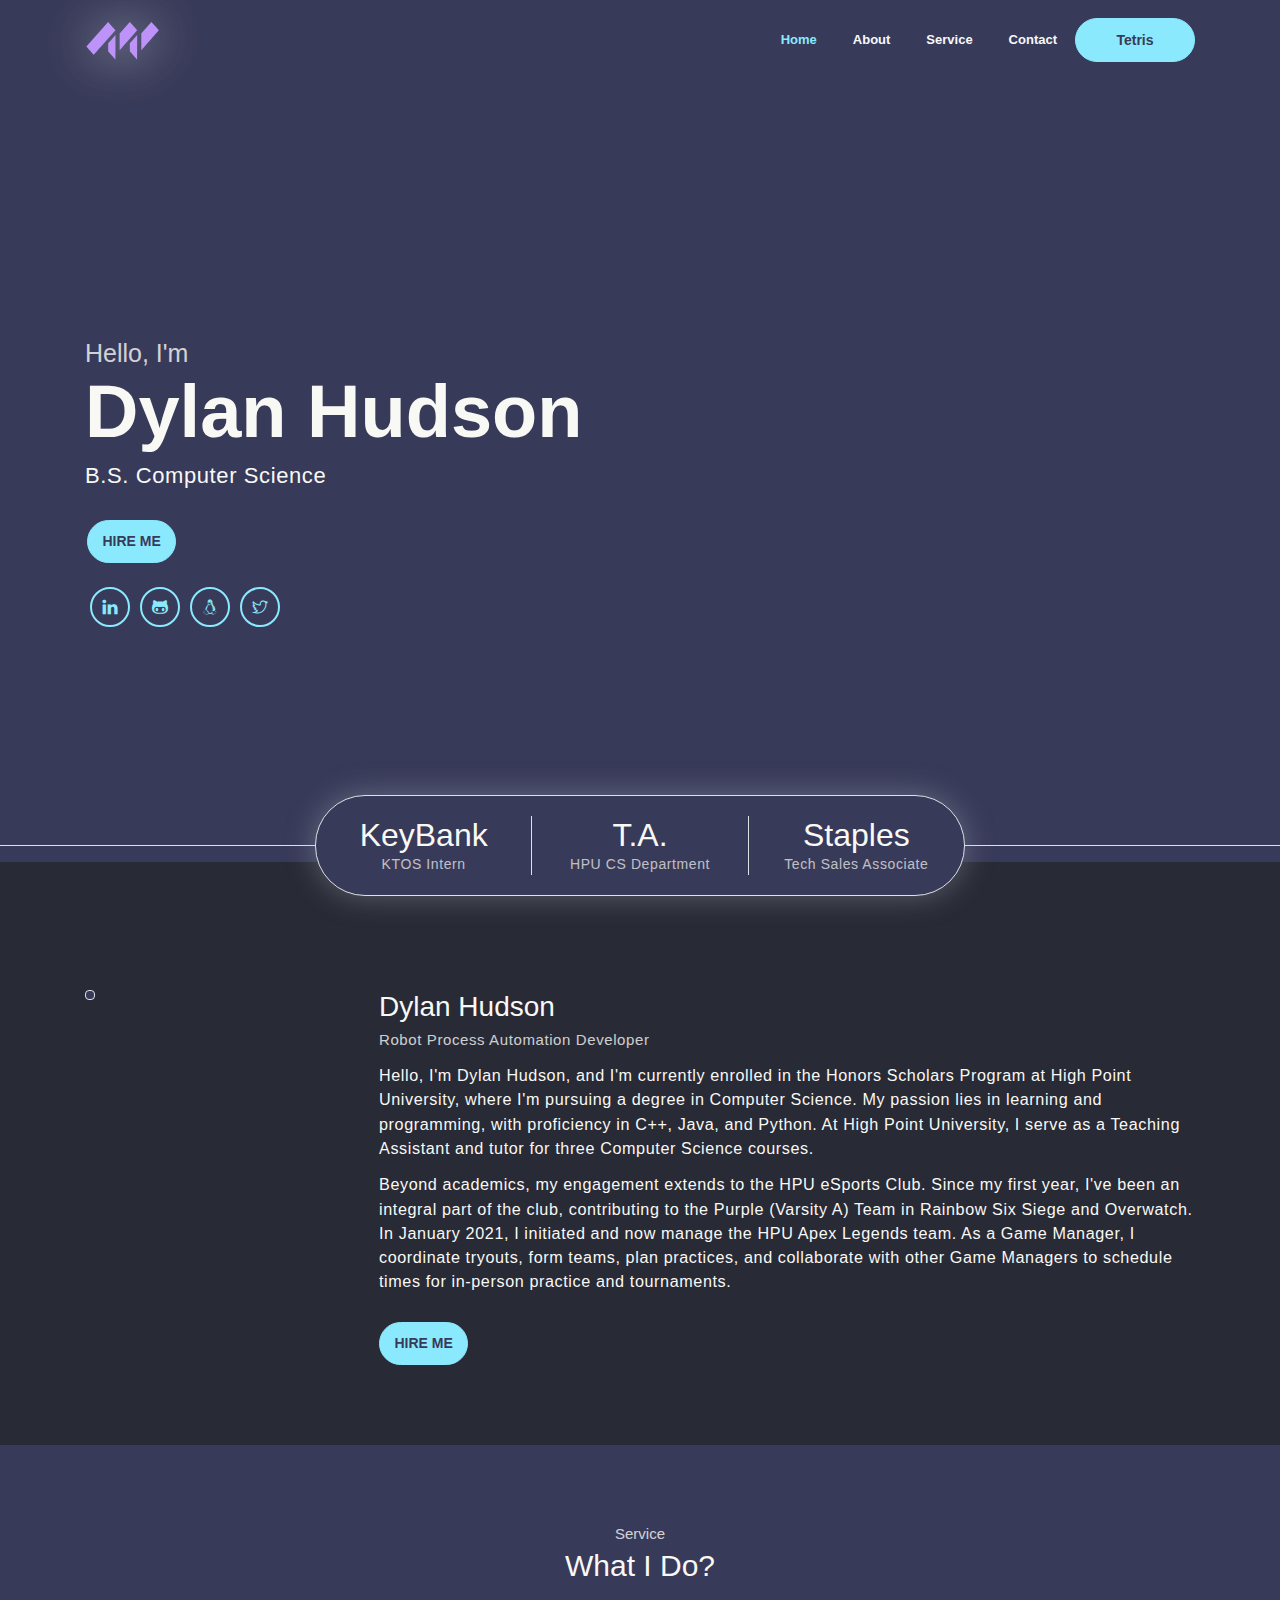
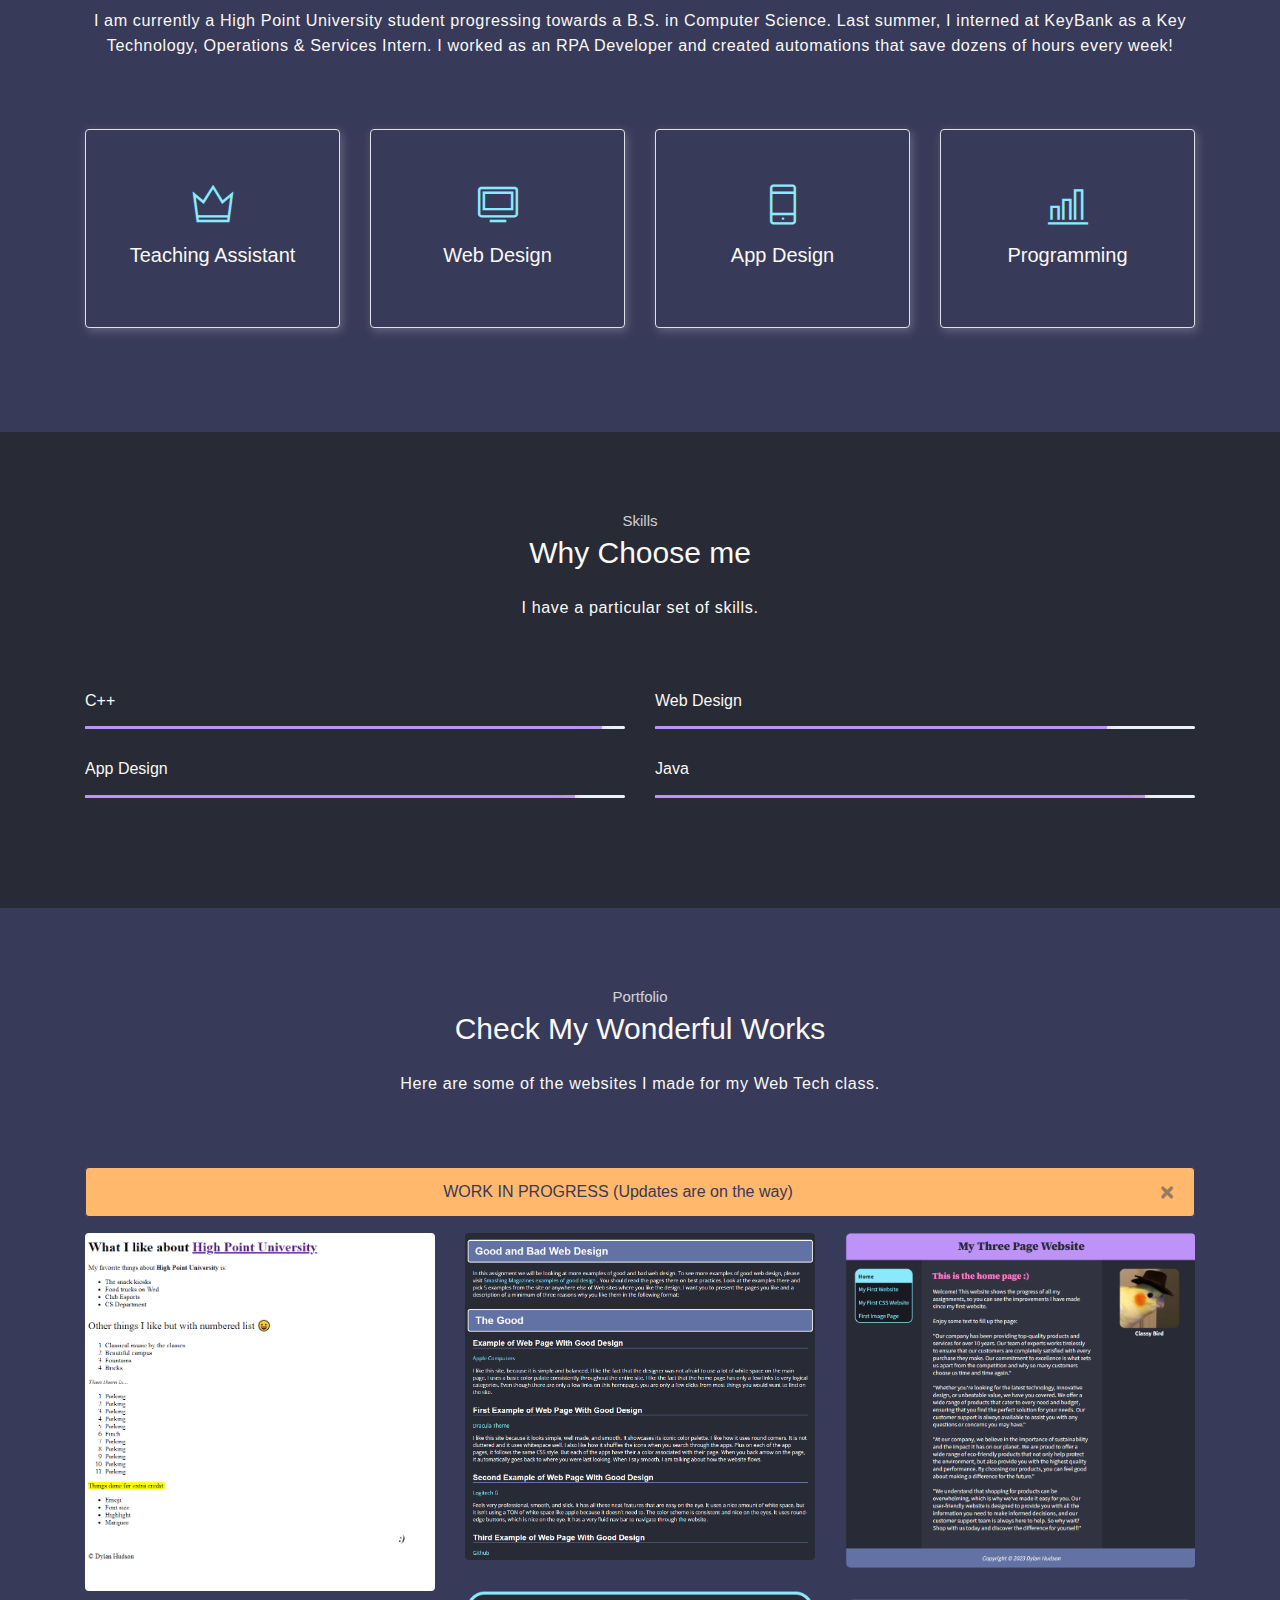
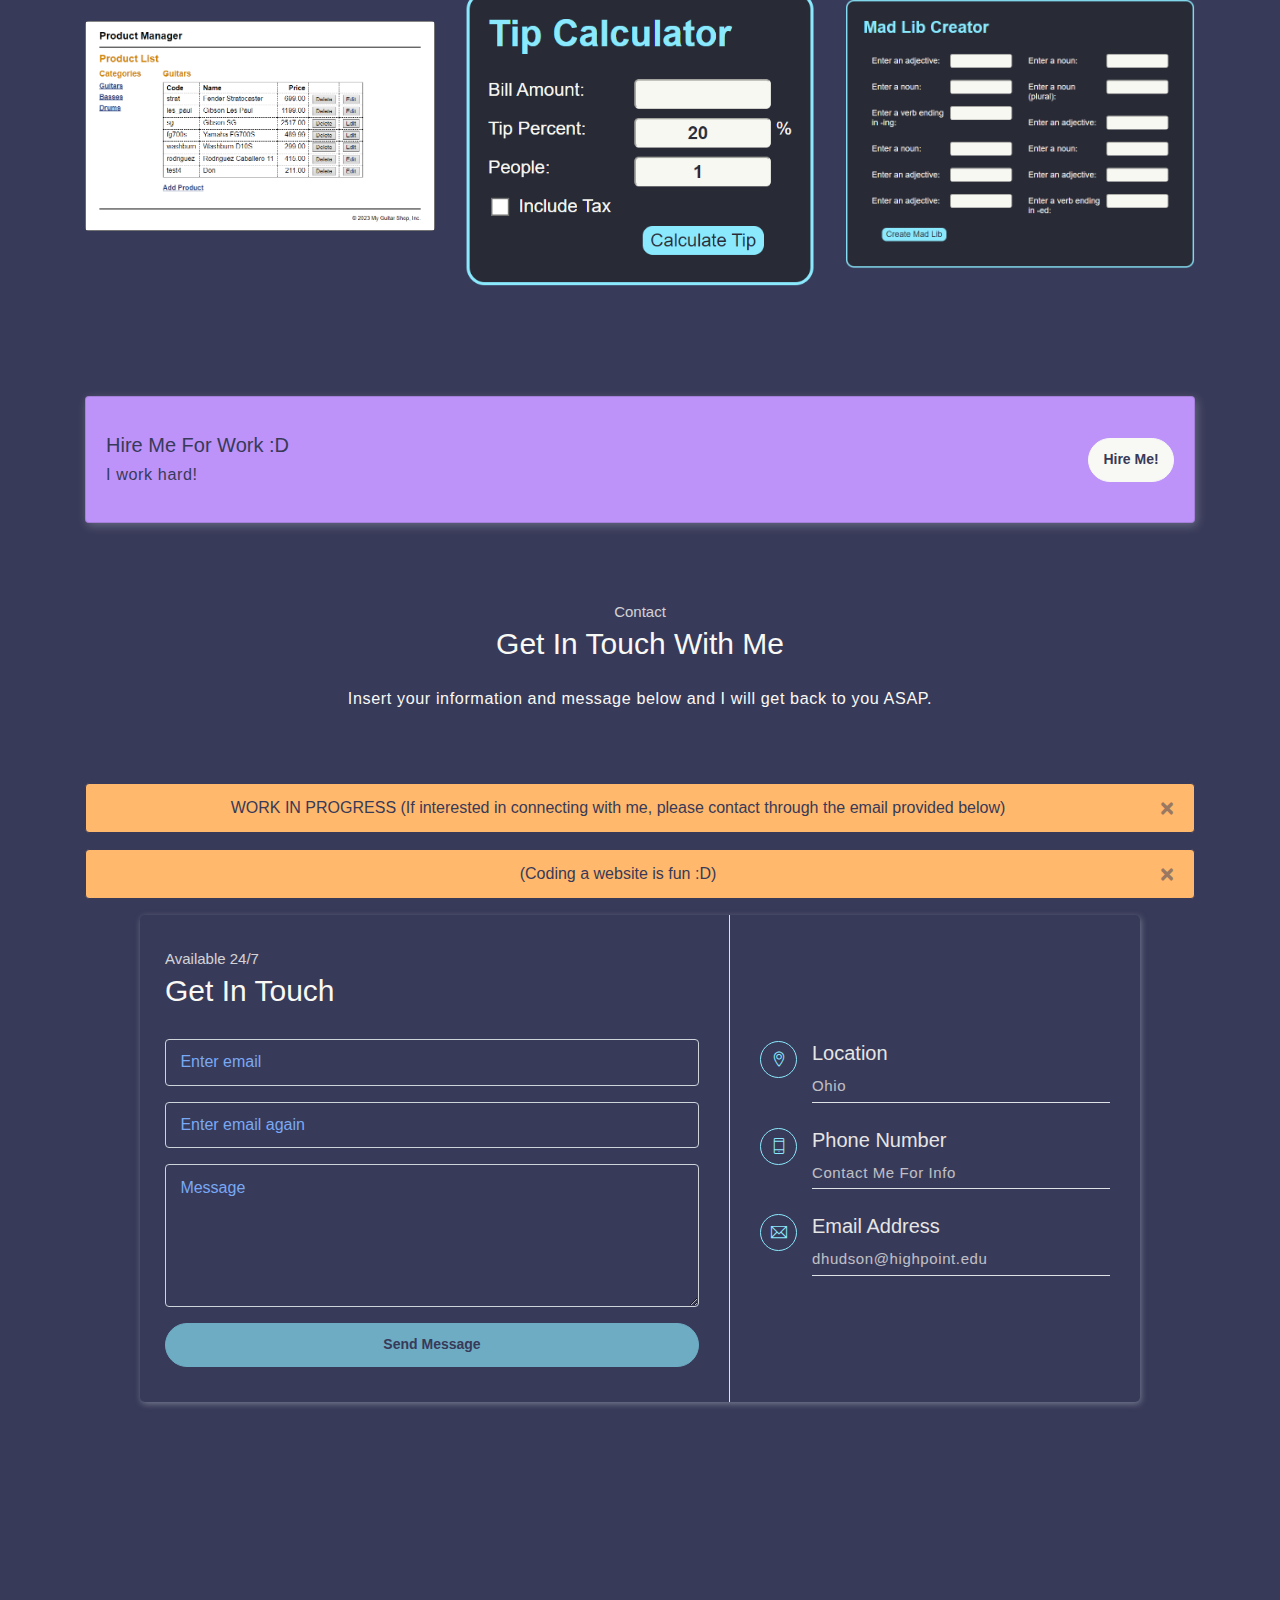
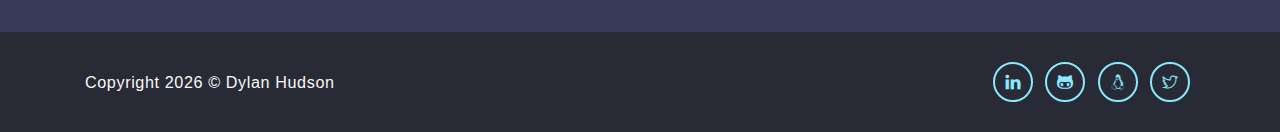
==== index.html @ f0c66442 "Updated buttons and alerts" ====
<!DOCTYPE html>
<html lang="en">

<head>
   <meta charset="utf-8">
   <meta name="viewport" content="width=device-width, initial-scale=1, shrink-to-fit=no">
   <meta name="author" content="Dylan Hudson (Template from DevCRUD)">
   <title>Dylan Hudson Resume</title>
   <link rel="icon" type="image/x-icon" href="assets/imgs/logo.svg">
   <!-- font icons -->
   <link rel="stylesheet" href="assets/vendors/themify-icons/css/themify-icons.css">
   <!-- Bootstrap + Steller main styles -->
   <link rel="stylesheet" href="assets/css/steller.css">
</head>

<body data-spy="scroll" data-target=".navbar" data-offset="40" id="home">

   <!-- Nav Function Script -->
   <script>
      function myFunction(x) {
         x.classList.toggle("change");
      }
   </script>

   <!-- Page navigation -->
   <nav class="navbar navbar-expand-lg navbar-light fixed-top" data-spy="affix" data-offset-top="0" >
      <div class="container">
         <a class="navbar-brand" href="#"><img src="assets/imgs/logo.svg" alt=""></a>
         <button class="navbar-toggler" style="padding: 0rem;" type="button" data-toggle="collapse" data-target="#navbarSupportedContent" aria-controls="navbarSupportedContent" aria-expanded="false" aria-label="Toggle navigation">
            <div class="containerNav" style="padding: 0.25rem 0.75rem;" onclick="myFunction(this)">
               <div class="bar1"></div>
               <div class="bar2"></div>
               <div class="bar3"></div>
            </div>
         </button>

         <div class="collapse navbar-collapse" id="navbarSupportedContent">
            <ul class="navbar-nav ml-auto align-items-center">
               <li class="nav-item">
                  <a class="nav-link" href="#home">Home</a>
               </li>
               <li class="nav-item">
                  <a class="nav-link" href="#about">About</a>
               </li>
               <li class="nav-item">
                  <a class="nav-link" href="#service">Service</a>
               </li>
               <li class="nav-item">
                  <a class="nav-link" href="#contact">Contact</a>
               </li>
               <li class="nav-item">
                  <a class="- btn btn-primary rounded ml-4" style="margin: 0rem !important;" href="tetris.html">Tetris</a>
               </li>
            </ul>
         </div>
      </div>
   </nav>
   <!-- End of page navigation -->

   <!-- Page Header -->
   <header class="header" id="home">
      <div class="container">
         <div class="infos">
            <h6 class="subtitle">Hello, I'm</h6>
            <h6 class="title">Dylan Hudson</h6>
            <p style="margin-top: .1em;">B.S. Computer Science</p>

            <div class="buttons pt-3">
               <button class="btn btn-primary rounded" onclick="location.href='#contact'">HIRE ME</button>
            </div>

            <div class="socials mt-4">
               <a class="social-item" href="https://www.linkedin.com/in/dhudson6/" target="_blank"><i class="ti-linkedin"></i></a>
               <a class="social-item" href="https://github.com/Dhud6" target="_blank"><i class="ti-github"></i></a>
               <a class="social-item" href="javascript:void(0)"><i class="ti-linux"></i></a>
               <a class="social-item" href="components.html"><i class="ti-twitter"></i></a>
            </div>
         </div>
         <div class="img-holder">
            <img src="assets/imgs/Dylan.png" alt="" style="width: 75%; border-radius: .8em .8em .8em .8em;">
         </div>
      </div>

      <!-- Header-widget -->
      <div class="widget">
         <div class="widget-item">
            <h2>KeyBank</h2>
            <p>KTOS Intern</p>
         </div>
         <div class="widget-item">
            <h2>T.A.</h2>
            <p>HPU CS Department</p>
         </div>
         <div class="widget-item">
            <h2>Staples</h2>
            <p>Tech Sales Associate</p>
         </div>
      </div>
   </header>
   <!-- End of Page Header -->

   <!-- About section -->
   <section id="about" class="section mt-3">
      <div class="container mt-5">
         <div class="row text-center text-md-left">
            <div class="col-md-3">
               <img src="assets/imgs/Dylan.png" alt="" class="img-thumbnail mb-4">
            </div>
            <div class="pl-md-4 col-md-9">
               <h6 class="title">Dylan Hudson</h6>
               <p class="subtitle">Robot Process Automation Developer</p>
               <p>Hello, I'm Dylan Hudson, and I'm currently enrolled in the Honors Scholars Program at High Point University, where I'm pursuing 
                  a degree in Computer Science. My passion lies in learning and programming, with proficiency in C++, Java, and Python. At High 
                  Point University, I serve as a Teaching Assistant and tutor for three Computer Science courses.</p>
               <p>Beyond academics, my engagement extends to the HPU eSports Club. Since my first year, I've been an integral part of the club, 
                  contributing to the Purple (Varsity A) Team in Rainbow Six Siege and Overwatch. In January 2021, I initiated and now manage the 
                  HPU Apex Legends team. As a Game Manager, I coordinate tryouts, form teams, plan practices, and collaborate with other Game 
                  Managers to schedule times for in-person practice and tournaments.</p>
               <button class="btn btn-primary rounded mt-3" onclick="location.href='#contact'">HIRE ME</button>
            </div>
         </div>
      </div>
   </section>

   <!-- Service section -->
   <section id="service" class="section">
      <div class="container text-center">
         <h6 class="subtitle">Service</h6>
         <h6 class="section-title mb-4">What I Do?</h6>
         <p class="mb-5 pb-4">I am currently a High Point University student progressing towards a B.S. in Computer Science. Last summer, I 
            interned at KeyBank as a Key Technology, Operations & Services Intern. I worked as an RPA Developer and created automations that 
            save dozens of hours every week!</p>

         <div class="row">
            <div class="col-sm-6 col-md-3 mb-4">
               <div class="custom-card card border">
                  <div class="card-body">
                     <i class="icon ti-crown"></i>
                     <h5>Teaching Assistant</h5>
                  </div>
               </div>
            </div>
            <div class="col-sm-6 col-md-3 mb-4">
               <div class="custom-card card border">
                  <div class="card-body">
                     <i class="icon ti-desktop"></i>
                     <h5>Web Design</h5>
                  </div>
               </div>
            </div>
            <div class="col-sm-6 col-md-3 mb-4">
               <div class="custom-card card border">
                  <div class="card-body">
                     <i class="icon ti-mobile"></i>
                     <h5>App Design</h5>
                  </div>
               </div>
            </div>
            <div class="col-sm-6 col-md-3 mb-4">
               <div class="custom-card card border">
                  <div class="card-body">
                     <i class="icon ti-bar-chart"></i>
                     <h5>Programming</h5>
                  </div>
               </div>
            </div>
         </div>
      </div>
   </section>
   <!-- End of Section -->

   <!-- Skills Section -->
   <section class="section">
      <div class="container text-center">
         <h6 class="subtitle">Skills</h6>
         <h6 class="section-title mb-4">Why Choose me</h6>
         <p class="mb-5 pb-4">I have a particular set of skills.</p>

         <div class="row text-left">
            <div class="col-sm-6">
               <h6 class="mb-3">C++</h6>
               <div class="progress">
                  <div class="progress-bar bg-primary" role="progressbar" style="width: 95%;" aria-valuenow="25" aria-valuemin="0" aria-valuemax="100"><span>89%</span></div>
               </div>
            </div>
            <div class="col-sm-6">
               <h6 class="mb-3">Web Design</h6>
               <div class="progress">
                  <div class="progress-bar bg-primary" role="progressbar" style="width: 83%;" aria-valuenow="25" aria-valuemin="0" aria-valuemax="100"><span>83%</span></div>
               </div>
            </div>
            <div class="col-sm-6">
               <h6 class="mb-3">App Design</h6>
               <div class="progress">
                  <div class="progress-bar bg-primary" role="progressbar" style="width: 90%;" aria-valuenow="25" aria-valuemin="0" aria-valuemax="100"><span>95%</span></div>
               </div>
            </div>
            <div class="col-sm-6">
               <h6 class="mb-3">Java</h6>
               <div class="progress">
                  <div class="progress-bar bg-primary" role="progressbar" style="width: 90%;" aria-valuenow="25" aria-valuemin="0" aria-valuemax="100"><span>90%</span></div>
               </div>
            </div>
         </div>
      </div>
   </section>
   <!-- End of Skills sections -->

   <!-- Portfolio section -->
   <section id="portfolio" class="section">
      <div class="container text-center">
         <h6 class="subtitle">Portfolio</h6>
         <h6 class="section-title mb-4">Check My Wonderful Works</h6>
         <p class="mb-5 pb-4">Here are some of the websites I made for my Web Tech class.</p>

         <div class="alert alert-warning alert-dismissible fade show" role="alert">
            WORK IN PROGRESS (Updates are on the way)
            <!-- There will be progress when I get free time :) -->
            <button type="button" class="close" data-dismiss="alert" aria-label="Close">
               <span aria-hidden="true">&times;</span>
            </button>
         </div>

         <div class="row">
            <div class="col-sm-4">
            <div class="img-wrapper">
                  <img src="assets/imgs/firstWebpagePreview.png" alt="">
                  <div class="overlay">
                     <div class="overlay-infos">
                        <h5>My First Website</h5>
                        <a href="assets/imgs/firstWebpagePreview.png"><i class="ti-zoom-in"></i></a>
                        <a href="javascript:void(0)"><i class="ti-link"></i></a>
                        <!-- <a href="first_webpage/index.html" target="_blank"><i class="ti-link"></i></a> -->
                     </div>
                  </div>
               </div>
               <div class="img-wrapper">
                  <img src="assets/imgs/SQLPreview.png" alt="">
                  <div class="overlay">
                     <div class="overlay-infos">
                        <h5>Guitar Shop Website</h5>
                        <a href="assets/imgs/SQLPreview.png"><i class="ti-zoom-in"></i></a>
                        <a href="javascript:void(0)"><i class="ti-link"></i></a>
                     </div>
                  </div>
               </div>
            </div>
            <div class="col-sm-4">
            <div class="img-wrapper">
                  <img src="assets/imgs/firstDesignPagePreview.png" alt="">
                  <div class="overlay">
                     <div class="overlay-infos">
                        <h5>My First CSS Design</h5>
                        <a href="assets/imgs/firstDesignPagePreview.png"><i class="ti-zoom-in"></i></a>
                        <a href="javascript:void(0)"><i class="ti-link"></i></a>
                        <!-- <a href="mypractice/design/design.html" target="_blank"><i class="ti-link"></i></a> -->
                     </div>
                  </div>
               </div>
               <div class="img-wrapper">
                  <img src="assets/imgs/tipCalculatorPreview.png" alt="">
                  <div class="overlay">
                     <div class="overlay-infos">
                        <h5>Tip Calculator</h5>
                        <a href="assets/imgs/tipCalculatorPreview.png"><i class="ti-zoom-in"></i></a>
                        <a href="javascript:void(0)"><i class="ti-link"></i></a>
                     </div>
                  </div>
               </div>
            </div>
            <div class="col-sm-4">
            <div class="img-wrapper">
                  <img src="assets/imgs/threePagePreview.png" alt="">
                  <div class="overlay">
                     <div class="overlay-infos">
                        <h5>Simple Three Page</h5>
                        <a href="assets/imgs/threePagePreview.png"><i class="ti-zoom-in"></i></a>
                        <a href="javascript:void(0)"><i class="ti-link"></i></a>
                        <!-- <a href="simpleThreePage/index.html" target="_blank"><i class="ti-link"></i></a> -->
                     </div>
                  </div>
               </div>
               <div class="img-wrapper">
                  <img src="assets/imgs/madLibPreview.png" alt="">
                  <div class="overlay">
                     <div class="overlay-infos">
                        <h5>Mad Lib</h5>
                        <a href="assets/imgs/madLibPreview.png"><i class="ti-zoom-in"></i></a>
                        <a href="javascript:void(0)"><i class="ti-link"></i></a>
                     </div>
                  </div>
               </div>
            </div>
         </div>

      </div>
   </section>
   <!-- End of portfolio section -->


   <!-- Hire me section -->
   <section class="bg-gray p-0 section">
      <div class="container">
         <div class="card bg-primary">
            <div class="card-body text-light">
               <div class="row align-items-center">
                  <div class="col-sm-9 text-center text-sm-left">
                     <h5 class="mt-3">Hire Me For Work :D</h5>
                     <p class="mb-3">I work hard!</p>
                  </div>
                  <div class="col-sm-3 text-center text-sm-right">
                     <button class="btn btn-light rounded" onclick="location.href='#contact'">Hire Me!</button>
                  </div>
               </div>
            </div>
         </div>
      </div>
   </section>
   <!-- End od Hire me section. -->

   <!-- Contact Section -->
   <section id="contact" class="position-relative section">
      <div class="container text-center">
         <h6 class="subtitle">Contact</h6>
         <h6 class="section-title mb-4">Get In Touch With Me</h6>
         <p class="mb-5 pb-4">Insert your information and message below and I will get back to you ASAP.</p>

         <div class="alert alert-warning alert-dismissible fade show" role="alert">
            WORK IN PROGRESS (If interested in connecting with me, please contact through the email provided below)
            <button type="button" class="close" data-dismiss="alert" aria-label="Close">
               <span aria-hidden="true">&times;</span>
            </button>
         </div>
         <div class="alert alert-warning alert-dismissible fade show" role="alert">
            (Coding a website is fun :D)
            <!-- But it takes quite some time :') -->
            <button type="button" class="close" data-dismiss="alert" aria-label="Close">
               <span aria-hidden="true">&times;</span>
            </button>
         </div>

         <div class="contact text-left">
            <div class="form">
               <h6 class="subtitle">Available 24/7</h6>
               <h6 class="section-title mb-4">Get In Touch</h6>
               <form action="javascript:void(0)" method="post">
                  <div class="form-group">
                     <input type="email" class="form-control" name="email_input_1" id="email_input_1" aria-describedby="emailHelp" placeholder="Enter email" required>
                  </div>
                  <div class="form-group">
                     <input type="email" class="form-control" name="email_input_2" id="email_input_2" placeholder="Enter email again" required>
                  </div>
                  <div class="form-group">
                     <textarea name="message_details" id="message_details" cols="30" rows="5" class="form-control" placeholder="Message"></textarea>
                  </div>
                  <button type="submit" class="btn btn-primary btn-block rounded w-lg" disabled>Send Message</button>
               </form>
            </div>
            <div class="contact-infos">
               <div class="item">
                  <i class="ti-location-pin"></i>
                  <div class="">
                     <h5>Location</h5>
                     <p> Ohio</p>
                  </div>
               </div>
               <div class="item">
                  <i class="ti-mobile"></i>
                  <div>
                     <h5>Phone Number</h5>
                     <p>Contact Me For Info</p>
                  </div>
               </div>
               <div class="item">
                  <i class="ti-email"></i>
                  <div class="mb-0">
                     <h5>Email Address</h5>
                     <p>dhudson@highpoint.edu</p>
                  </div>
               </div>
            </div>
         </div>
      </div>
      <div id="map">
         <iframe src="https://snazzymaps.com/embed/487209"></iframe>
      </div>
   </section>
   <!-- End of Contact Section -->

   <!-- Page Footer -->
   <footer class="page-footer">
      <div class="container">
         <div class="row align-items-center">
            <div class="col-sm-6">
               <p>Copyright <script>document.write(new Date().getFullYear())</script> &copy; Dylan Hudson</a></p>
            </div>
            <div class="col-sm-6">
               <div class="socials">
                  <a class="social-item" href="https://www.linkedin.com/in/dhudson6/" target="_blank"><i class="ti-linkedin"></i></a>
                  <a class="social-item" href="https://github.com/Dhud6" target="_blank"><i class="ti-github"></i></a>
                  <a class="social-item" href="javascript:void(0)"><i class="ti-linux"></i></a>
                  <a class="social-item" href="javascript:void(0)"><i class="ti-twitter"></i></a>
               </div>
            </div>
         </div>
      </div>
   </footer>
   <!-- End of page footer -->

   <!-- core  -->
   <script src="assets/vendors/jquery/jquery-3.4.1.js"></script>
   <script src="assets/vendors/bootstrap/bootstrap.bundle.js"></script>
   <!-- bootstrap 3 affix -->
   <script src="assets/vendors/bootstrap/bootstrap.affix.js"></script>

   <!-- steller js -->
   <script src="assets/js/steller.js"></script>

</body>

</html>
---- assets/vendors/themify-icons/css/themify-icons.css ----
@font-face {
	font-family: 'themify';
	src:url("../fonts/themify.eot?-fvbane");
	src:url("../fonts/themify.eot?#iefix-fvbane") format("embedded-opentype"),
		url("../fonts/themify.woff?-fvbane") format("woff"),
		url("../fonts/themify.ttf?-fvbane") format("truetype"),
		url("../fonts/themify.svg?-fvbane#themify") format("svg");
	font-weight: normal;
	font-style: normal;
}

[class^="ti-"], [class*=" ti-"] {
	font-family: 'themify';
	speak: none;
	font-style: normal;
	font-weight: normal;
	font-variant: normal;
	text-transform: none;
	line-height: 1;

	/* Better Font Rendering =========== */
	-webkit-font-smoothing: antialiased;
	-moz-osx-font-smoothing: grayscale;
}

.ti-wand:before {
	content: "\e600";
}
.ti-volume:before {
	content: "\e601";
}
.ti-user:before {
	content: "\e602";
}
.ti-unlock:before {
	content: "\e603";
}
.ti-unlink:before {
	content: "\e604";
}
.ti-trash:before {
	content: "\e605";
}
.ti-thought:before {
	content: "\e606";
}
.ti-target:before {
	content: "\e607";
}
.ti-tag:before {
	content: "\e608";
}
.ti-tablet:before {
	content: "\e609";
}
.ti-star:before {
	content: "\e60a";
}
.ti-spray:before {
	content: "\e60b";
}
.ti-signal:before {
	content: "\e60c";
}
.ti-shopping-cart:before {
	content: "\e60d";
}
.ti-shopping-cart-full:before {
	content: "\e60e";
}
.ti-settings:before {
	content: "\e60f";
}
.ti-search:before {
	content: "\e610";
}
.ti-zoom-in:before {
	content: "\e611";
}
.ti-zoom-out:before {
	content: "\e612";
}
.ti-cut:before {
	content: "\e613";
}
.ti-ruler:before {
	content: "\e614";
}
.ti-ruler-pencil:before {
	content: "\e615";
}
.ti-ruler-alt:before {
	content: "\e616";
}
.ti-bookmark:before {
	content: "\e617";
}
.ti-bookmark-alt:before {
	content: "\e618";
}
.ti-reload:before {
	content: "\e619";
}
.ti-plus:before {
	content: "\e61a";
}
.ti-pin:before {
	content: "\e61b";
}
.ti-pencil:before {
	content: "\e61c";
}
.ti-pencil-alt:before {
	content: "\e61d";
}
.ti-paint-roller:before {
	content: "\e61e";
}
.ti-paint-bucket:before {
	content: "\e61f";
}
.ti-na:before {
	content: "\e620";
}
.ti-mobile:before {
	content: "\e621";
}
.ti-minus:before {
	content: "\e622";
}
.ti-medall:before {
	content: "\e623";
}
.ti-medall-alt:before {
	content: "\e624";
}
.ti-marker:before {
	content: "\e625";
}
.ti-marker-alt:before {
	content: "\e626";
}
.ti-arrow-up:before {
	content: "\e627";
}
.ti-arrow-right:before {
	content: "\e628";
}
.ti-arrow-left:before {
	content: "\e629";
}
.ti-arrow-down:before {
	content: "\e62a";
}
.ti-lock:before {
	content: "\e62b";
}
.ti-location-arrow:before {
	content: "\e62c";
}
.ti-link:before {
	content: "\e62d";
}
.ti-layout:before {
	content: "\e62e";
}
.ti-layers:before {
	content: "\e62f";
}
.ti-layers-alt:before {
	content: "\e630";
}
.ti-key:before {
	content: "\e631";
}
.ti-import:before {
	content: "\e632";
}
.ti-image:before {
	content: "\e633";
}
.ti-heart:before {
	content: "\e634";
}
.ti-heart-broken:before {
	content: "\e635";
}
.ti-hand-stop:before {
	content: "\e636";
}
.ti-hand-open:before {
	content: "\e637";
}
.ti-hand-drag:before {
	content: "\e638";
}
.ti-folder:before {
	content: "\e639";
}
.ti-flag:before {
	content: "\e63a";
}
.ti-flag-alt:before {
	content: "\e63b";
}
.ti-flag-alt-2:before {
	content: "\e63c";
}
.ti-eye:before {
	content: "\e63d";
}
.ti-export:before {
	content: "\e63e";
}
.ti-exchange-vertical:before {
	content: "\e63f";
}
.ti-desktop:before {
	content: "\e640";
}
.ti-cup:before {
	content: "\e641";
}
.ti-crown:before {
	content: "\e642";
}
.ti-comments:before {
	content: "\e643";
}
.ti-comment:before {
	content: "\e644";
}
.ti-comment-alt:before {
	content: "\e645";
}
.ti-close:before {
	content: "\e646";
}
.ti-clip:before {
	content: "\e647";
}
.ti-angle-up:before {
	content: "\e648";
}
.ti-angle-right:before {
	content: "\e649";
}
.ti-angle-left:before {
	content: "\e64a";
}
.ti-angle-down:before {
	content: "\e64b";
}
.ti-check:before {
	content: "\e64c";
}
.ti-check-box:before {
	content: "\e64d";
}
.ti-camera:before {
	content: "\e64e";
}
.ti-announcement:before {
	content: "\e64f";
}
.ti-brush:before {
	content: "\e650";
}
.ti-briefcase:before {
	content: "\e651";
}
.ti-bolt:before {
	content: "\e652";
}
.ti-bolt-alt:before {
	content: "\e653";
}
.ti-blackboard:before {
	content: "\e654";
}
.ti-bag:before {
	content: "\e655";
}
.ti-move:before {
	content: "\e656";
}
.ti-arrows-vertical:before {
	content: "\e657";
}
.ti-arrows-horizontal:before {
	content: "\e658";
}
.ti-fullscreen:before {
	content: "\e659";
}
.ti-arrow-top-right:before {
	content: "\e65a";
}
.ti-arrow-top-left:before {
	content: "\e65b";
}
.ti-arrow-circle-up:before {
	content: "\e65c";
}
.ti-arrow-circle-right:before {
	content: "\e65d";
}
.ti-arrow-circle-left:before {
	content: "\e65e";
}
.ti-arrow-circle-down:before {
	content: "\e65f";
}
.ti-angle-double-up:before {
	content: "\e660";
}
.ti-angle-double-right:before {
	content: "\e661";
}
.ti-angle-double-left:before {
	content: "\e662";
}
.ti-angle-double-down:before {
	content: "\e663";
}
.ti-zip:before {
	content: "\e664";
}
.ti-world:before {
	content: "\e665";
}
.ti-wheelchair:before {
	content: "\e666";
}
.ti-view-list:before {
	content: "\e667";
}
.ti-view-list-alt:before {
	content: "\e668";
}
.ti-view-grid:before {
	content: "\e669";
}
.ti-uppercase:before {
	content: "\e66a";
}
.ti-upload:before {
	content: "\e66b";
}
.ti-underline:before {
	content: "\e66c";
}
.ti-truck:before {
	content: "\e66d";
}
.ti-timer:before {
	content: "\e66e";
}
.ti-ticket:before {
	content: "\e66f";
}
.ti-thumb-up:before {
	content: "\e670";
}
.ti-thumb-down:before {
	content: "\e671";
}
.ti-text:before {
	content: "\e672";
}
.ti-stats-up:before {
	content: "\e673";
}
.ti-stats-down:before {
	content: "\e674";
}
.ti-split-v:before {
	content: "\e675";
}
.ti-split-h:before {
	content: "\e676";
}
.ti-smallcap:before {
	content: "\e677";
}
.ti-shine:before {
	content: "\e678";
}
.ti-shift-right:before {
	content: "\e679";
}
.ti-shift-left:before {
	content: "\e67a";
}
.ti-shield:before {
	content: "\e67b";
}
.ti-notepad:before {
	content: "\e67c";
}
.ti-server:before {
	content: "\e67d";
}
.ti-quote-right:before {
	content: "\e67e";
}
.ti-quote-left:before {
	content: "\e67f";
}
.ti-pulse:before {
	content: "\e680";
}
.ti-printer:before {
	content: "\e681";
}
.ti-power-off:before {
	content: "\e682";
}
.ti-plug:before {
	content: "\e683";
}
.ti-pie-chart:before {
	content: "\e684";
}
.ti-paragraph:before {
	content: "\e685";
}
.ti-panel:before {
	content: "\e686";
}
.ti-package:before {
	content: "\e687";
}
.ti-music:before {
	content: "\e688";
}
.ti-music-alt:before {
	content: "\e689";
}
.ti-mouse:before {
	content: "\e68a";
}
.ti-mouse-alt:before {
	content: "\e68b";
}
.ti-money:before {
	content: "\e68c";
}
.ti-microphone:before {
	content: "\e68d";
}
.ti-menu:before {
	content: "\e68e";
}
.ti-menu-alt:before {
	content: "\e68f";
}
.ti-map:before {
	content: "\e690";
}
.ti-map-alt:before {
	content: "\e691";
}
.ti-loop:before {
	content: "\e692";
}
.ti-location-pin:before {
	content: "\e693";
}
.ti-list:before {
	content: "\e694";
}
.ti-light-bulb:before {
	content: "\e695";
}
.ti-Italic:before {
	content: "\e696";
}
.ti-info:before {
	content: "\e697";
}
.ti-infinite:before {
	content: "\e698";
}
.ti-id-badge:before {
	content: "\e699";
}
.ti-hummer:before {
	content: "\e69a";
}
.ti-home:before {
	content: "\e69b";
}
.ti-help:before {
	content: "\e69c";
}
.ti-headphone:before {
	content: "\e69d";
}
.ti-harddrives:before {
	content: "\e69e";
}
.ti-harddrive:before {
	content: "\e69f";
}
.ti-gift:before {
	content: "\e6a0";
}
.ti-game:before {
	content: "\e6a1";
}
.ti-filter:before {
	content: "\e6a2";
}
.ti-files:before {
	content: "\e6a3";
}
.ti-file:before {
	content: "\e6a4";
}
.ti-eraser:before {
	content: "\e6a5";
}
.ti-envelope:before {
	content: "\e6a6";
}
.ti-download:before {
	content: "\e6a7";
}
.ti-direction:before {
	content: "\e6a8";
}
.ti-direction-alt:before {
	content: "\e6a9";
}
.ti-dashboard:before {
	content: "\e6aa";
}
.ti-control-stop:before {
	content: "\e6ab";
}
.ti-control-shuffle:before {
	content: "\e6ac";
}
.ti-control-play:before {
	content: "\e6ad";
}
.ti-control-pause:before {
	content: "\e6ae";
}
.ti-control-forward:before {
	content: "\e6af";
}
.ti-control-backward:before {
	content: "\e6b0";
}
.ti-cloud:before {
	content: "\e6b1";
}
.ti-cloud-up:before {
	content: "\e6b2";
}
.ti-cloud-down:before {
	content: "\e6b3";
}
.ti-clipboard:before {
	content: "\e6b4";
}
.ti-car:before {
	content: "\e6b5";
}
.ti-calendar:before {
	content: "\e6b6";
}
.ti-book:before {
	content: "\e6b7";
}
.ti-bell:before {
	content: "\e6b8";
}
.ti-basketball:before {
	content: "\e6b9";
}
.ti-bar-chart:before {
	content: "\e6ba";
}
.ti-bar-chart-alt:before {
	content: "\e6bb";
}
.ti-back-right:before {
	content: "\e6bc";
}
.ti-back-left:before {
	content: "\e6bd";
}
.ti-arrows-corner:before {
	content: "\e6be";
}
.ti-archive:before {
	content: "\e6bf";
}
.ti-anchor:before {
	content: "\e6c0";
}
.ti-align-right:before {
	content: "\e6c1";
}
.ti-align-left:before {
	content: "\e6c2";
}
.ti-align-justify:before {
	content: "\e6c3";
}
.ti-align-center:before {
	content: "\e6c4";
}
.ti-alert:before {
	content: "\e6c5";
}
.ti-alarm-clock:before {
	content: "\e6c6";
}
.ti-agenda:before {
	content: "\e6c7";
}
.ti-write:before {
	content: "\e6c8";
}
.ti-window:before {
	content: "\e6c9";
}
.ti-widgetized:before {
	content: "\e6ca";
}
.ti-widget:before {
	content: "\e6cb";
}
.ti-widget-alt:before {
	content: "\e6cc";
}
.ti-wallet:before {
	content: "\e6cd";
}
.ti-video-clapper:before {
	content: "\e6ce";
}
.ti-video-camera:before {
	content: "\e6cf";
}
.ti-vector:before {
	content: "\e6d0";
}
.ti-themify-logo:before {
	content: "\e6d1";
}
.ti-themify-favicon:before {
	content: "\e6d2";
}
.ti-themify-favicon-alt:before {
	content: "\e6d3";
}
.ti-support:before {
	content: "\e6d4";
}
.ti-stamp:before {
	content: "\e6d5";
}
.ti-split-v-alt:before {
	content: "\e6d6";
}
.ti-slice:before {
	content: "\e6d7";
}
.ti-shortcode:before {
	content: "\e6d8";
}
.ti-shift-right-alt:before {
	content: "\e6d9";
}
.ti-shift-left-alt:before {
	content: "\e6da";
}
.ti-ruler-alt-2:before {
	content: "\e6db";
}
.ti-receipt:before {
	content: "\e6dc";
}
.ti-pin2:before {
	content: "\e6dd";
}
.ti-pin-alt:before {
	content: "\e6de";
}
.ti-pencil-alt2:before {
	content: "\e6df";
}
.ti-palette:before {
	content: "\e6e0";
}
.ti-more:before {
	content: "\e6e1";
}
.ti-more-alt:before {
	content: "\e6e2";
}
.ti-microphone-alt:before {
	content: "\e6e3";
}
.ti-magnet:before {
	content: "\e6e4";
}
.ti-line-double:before {
	content: "\e6e5";
}
.ti-line-dotted:before {
	content: "\e6e6";
}
.ti-line-dashed:before {
	content: "\e6e7";
}
.ti-layout-width-full:before {
	content: "\e6e8";
}
.ti-layout-width-default:before {
	content: "\e6e9";
}
.ti-layout-width-default-alt:before {
	content: "\e6ea";
}
.ti-layout-tab:before {
	content: "\e6eb";
}
.ti-layout-tab-window:before {
	content: "\e6ec";
}
.ti-layout-tab-v:before {
	content: "\e6ed";
}
.ti-layout-tab-min:before {
	content: "\e6ee";
}
.ti-layout-slider:before {
	content: "\e6ef";
}
.ti-layout-slider-alt:before {
	content: "\e6f0";
}
.ti-layout-sidebar-right:before {
	content: "\e6f1";
}
.ti-layout-sidebar-none:before {
	content: "\e6f2";
}
.ti-layout-sidebar-left:before {
	content: "\e6f3";
}
.ti-layout-placeholder:before {
	content: "\e6f4";
}
.ti-layout-menu:before {
	content: "\e6f5";
}
.ti-layout-menu-v:before {
	content: "\e6f6";
}
.ti-layout-menu-separated:before {
	content: "\e6f7";
}
.ti-layout-menu-full:before {
	content: "\e6f8";
}
.ti-layout-media-right-alt:before {
	content: "\e6f9";
}
.ti-layout-media-right:before {
	content: "\e6fa";
}
.ti-layout-media-overlay:before {
	content: "\e6fb";
}
.ti-layout-media-overlay-alt:before {
	content: "\e6fc";
}
.ti-layout-media-overlay-alt-2:before {
	content: "\e6fd";
}
.ti-layout-media-left-alt:before {
	content: "\e6fe";
}
.ti-layout-media-left:before {
	content: "\e6ff";
}
.ti-layout-media-center-alt:before {
	content: "\e700";
}
.ti-layout-media-center:before {
	content: "\e701";
}
.ti-layout-list-thumb:before {
	content: "\e702";
}
.ti-layout-list-thumb-alt:before {
	content: "\e703";
}
.ti-layout-list-post:before {
	content: "\e704";
}
.ti-layout-list-large-image:before {
	content: "\e705";
}
.ti-layout-line-solid:before {
	content: "\e706";
}
.ti-layout-grid4:before {
	content: "\e707";
}
.ti-layout-grid3:before {
	content: "\e708";
}
.ti-layout-grid2:before {
	content: "\e709";
}
.ti-layout-grid2-thumb:before {
	content: "\e70a";
}
.ti-layout-cta-right:before {
	content: "\e70b";
}
.ti-layout-cta-left:before {
	content: "\e70c";
}
.ti-layout-cta-center:before {
	content: "\e70d";
}
.ti-layout-cta-btn-right:before {
	content: "\e70e";
}
.ti-layout-cta-btn-left:before {
	content: "\e70f";
}
.ti-layout-column4:before {
	content: "\e710";
}
.ti-layout-column3:before {
	content: "\e711";
}
.ti-layout-column2:before {
	content: "\e712";
}
.ti-layout-accordion-separated:before {
	content: "\e713";
}
.ti-layout-accordion-merged:before {
	content: "\e714";
}
.ti-layout-accordion-list:before {
	content: "\e715";
}
.ti-ink-pen:before {
	content: "\e716";
}
.ti-info-alt:before {
	content: "\e717";
}
.ti-help-alt:before {
	content: "\e718";
}
.ti-headphone-alt:before {
	content: "\e719";
}
.ti-hand-point-up:before {
	content: "\e71a";
}
.ti-hand-point-right:before {
	content: "\e71b";
}
.ti-hand-point-left:before {
	content: "\e71c";
}
.ti-hand-point-down:before {
	content: "\e71d";
}
.ti-gallery:before {
	content: "\e71e";
}
.ti-face-smile:before {
	content: "\e71f";
}
.ti-face-sad:before {
	content: "\e720";
}
.ti-credit-card:before {
	content: "\e721";
}
.ti-control-skip-forward:before {
	content: "\e722";
}
.ti-control-skip-backward:before {
	content: "\e723";
}
.ti-control-record:before {
	content: "\e724";
}
.ti-control-eject:before {
	content: "\e725";
}
.ti-comments-smiley:before {
	content: "\e726";
}
.ti-brush-alt:before {
	content: "\e727";
}
.ti-youtube:before {
	content: "\e728";
}
.ti-vimeo:before {
	content: "\e729";
}
.ti-twitter:before {
	content: "\e72a";
}
.ti-time:before {
	content: "\e72b";
}
.ti-tumblr:before {
	content: "\e72c";
}
.ti-skype:before {
	content: "\e72d";
}
.ti-share:before {
	content: "\e72e";
}
.ti-share-alt:before {
	content: "\e72f";
}
.ti-rocket:before {
	content: "\e730";
}
.ti-pinterest:before {
	content: "\e731";
}
.ti-new-window:before {
	content: "\e732";
}
.ti-microsoft:before {
	content: "\e733";
}
.ti-list-ol:before {
	content: "\e734";
}
.ti-linkedin:before {
	content: "\e735";
}
.ti-layout-sidebar-2:before {
	content: "\e736";
}
.ti-layout-grid4-alt:before {
	content: "\e737";
}
.ti-layout-grid3-alt:before {
	content: "\e738";
}
.ti-layout-grid2-alt:before {
	content: "\e739";
}
.ti-layout-column4-alt:before {
	content: "\e73a";
}
.ti-layout-column3-alt:before {
	content: "\e73b";
}
.ti-layout-column2-alt:before {
	content: "\e73c";
}
.ti-instagram:before {
	content: "\e73d";
}
.ti-google:before {
	content: "\e73e";
}
.ti-github:before {
	content: "\e73f";
}
.ti-flickr:before {
	content: "\e740";
}
.ti-facebook:before {
	content: "\e741";
}
.ti-dropbox:before {
	content: "\e742";
}
.ti-dribbble:before {
	content: "\e743";
}
.ti-apple:before {
	content: "\e744";
}
.ti-android:before {
	content: "\e745";
}
.ti-save:before {
	content: "\e746";
}
.ti-save-alt:before {
	content: "\e747";
}
.ti-yahoo:before {
	content: "\e748";
}
.ti-wordpress:before {
	content: "\e749";
}
.ti-vimeo-alt:before {
	content: "\e74a";
}
.ti-twitter-alt:before {
	content: "\e74b";
}
.ti-tumblr-alt:before {
	content: "\e74c";
}
.ti-trello:before {
	content: "\e74d";
}
.ti-stack-overflow:before {
	content: "\e74e";
}
.ti-soundcloud:before {
	content: "\e74f";
}
.ti-sharethis:before {
	content: "\e750";
}
.ti-sharethis-alt:before {
	content: "\e751";
}
.ti-reddit:before {
	content: "\e752";
}
.ti-pinterest-alt:before {
	content: "\e753";
}
.ti-microsoft-alt:before {
	content: "\e754";
}
.ti-linux:before {
	content: "\e755";
}
.ti-jsfiddle:before {
	content: "\e756";
}
.ti-joomla:before {
	content: "\e757";
}
.ti-html5:before {
	content: "\e758";
}
.ti-flickr-alt:before {
	content: "\e759";
}
.ti-email:before {
	content: "\e75a";
}
.ti-drupal:before {
	content: "\e75b";
}
.ti-dropbox-alt:before {
	content: "\e75c";
}
.ti-css3:before {
	content: "\e75d";
}
.ti-rss:before {
	content: "\e75e";
}
.ti-rss-alt:before {
	content: "\e75f";
}
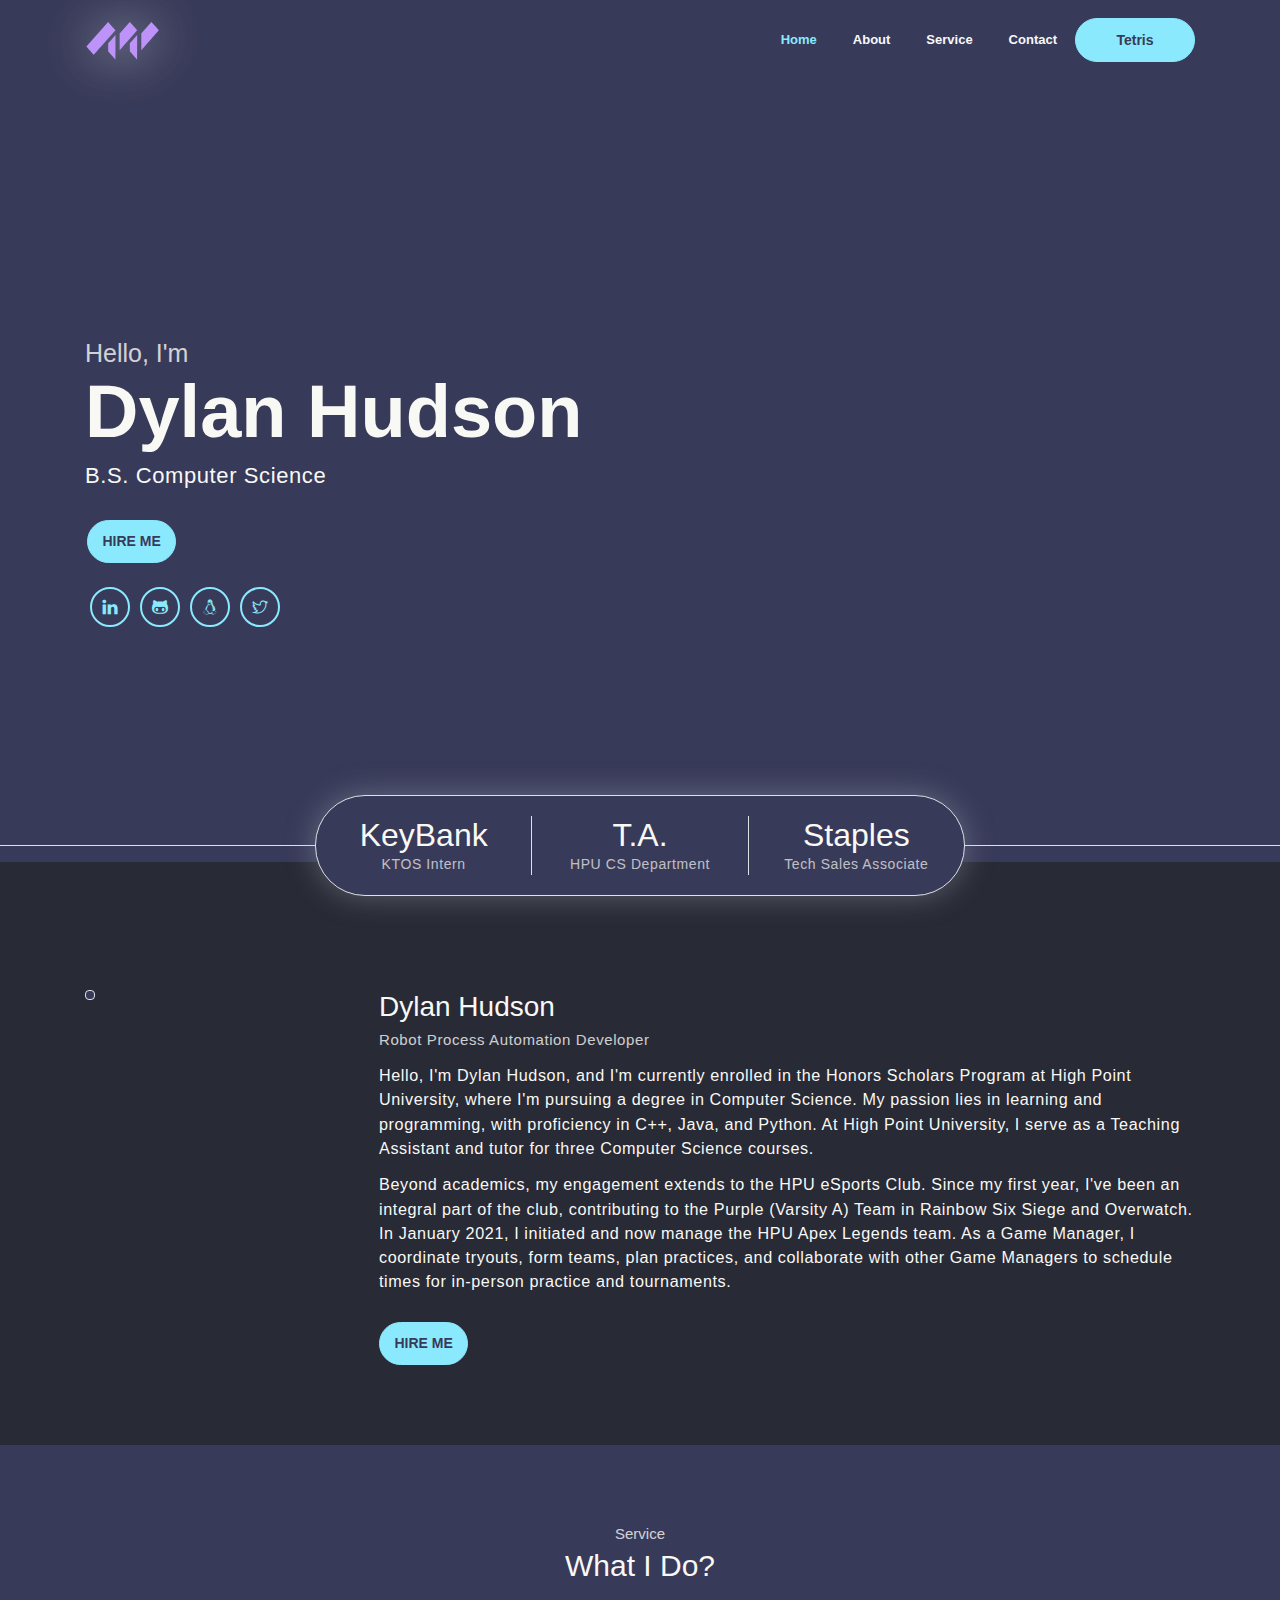
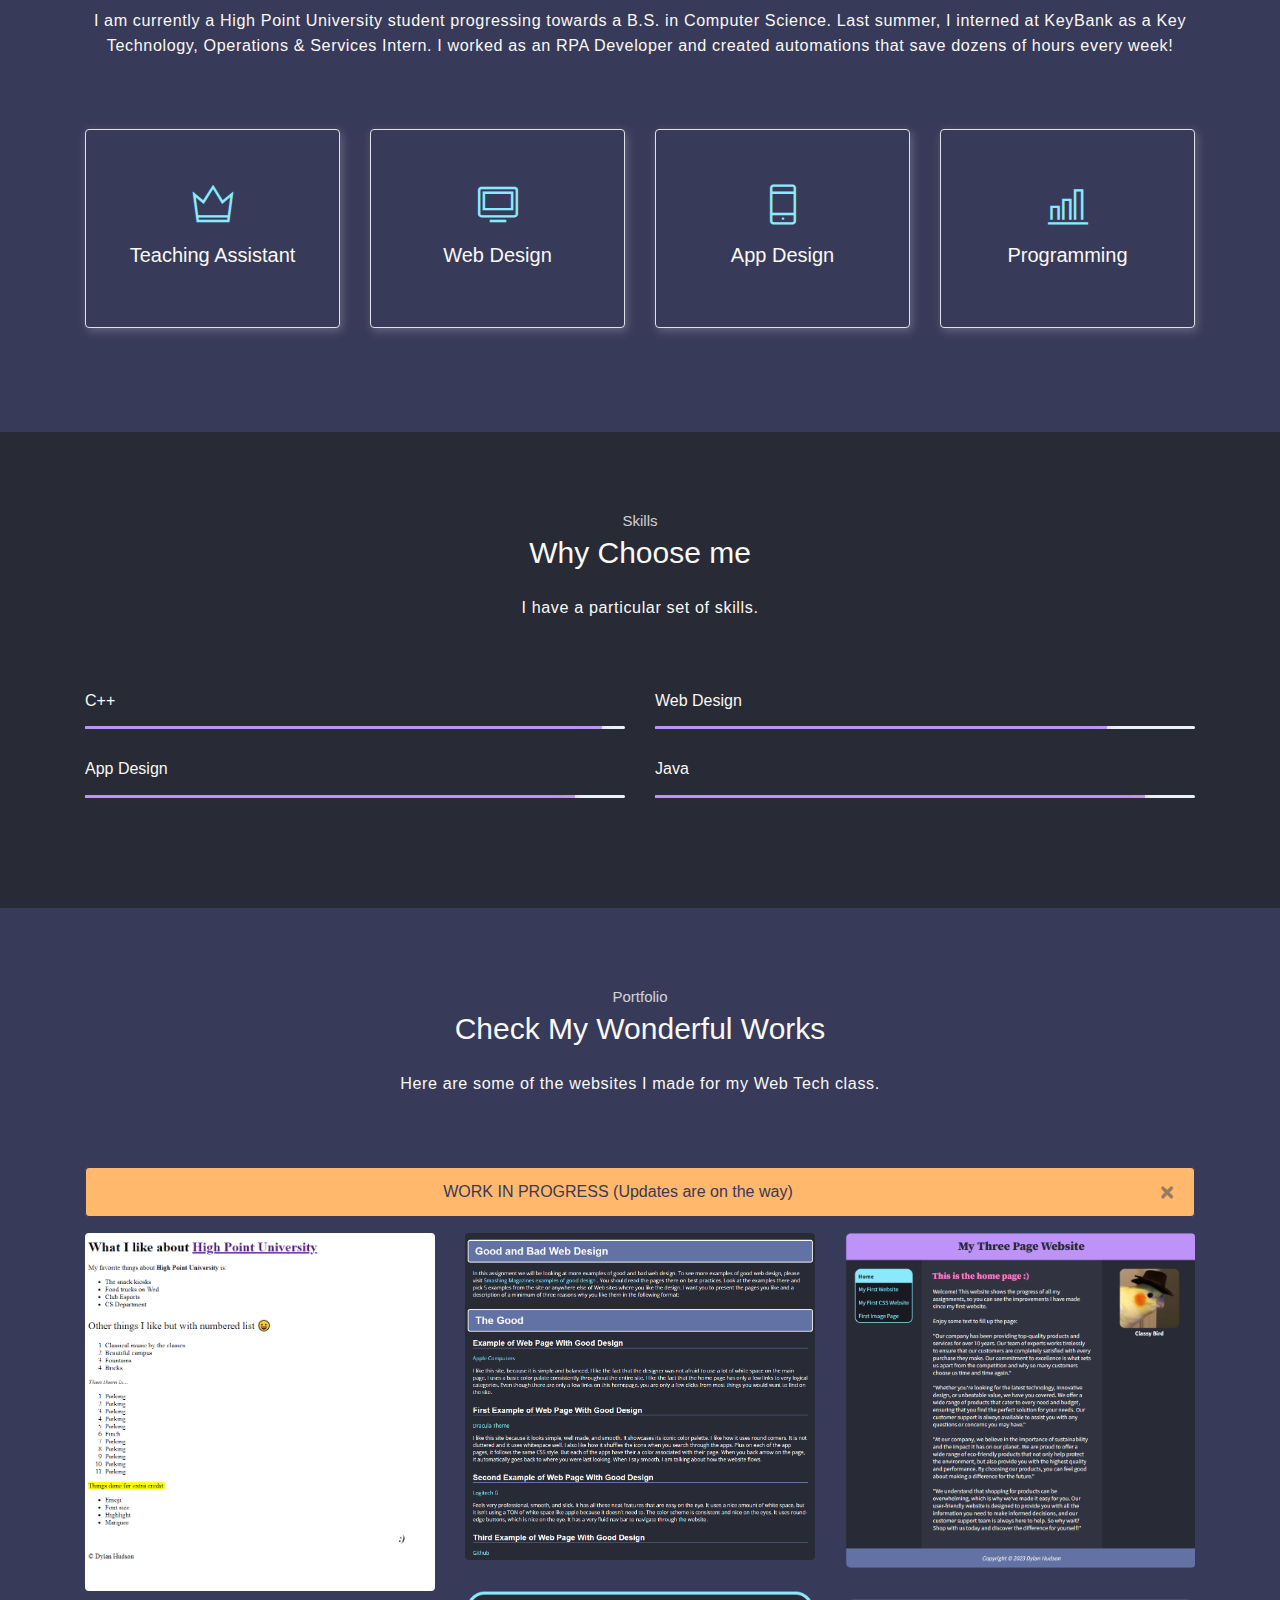
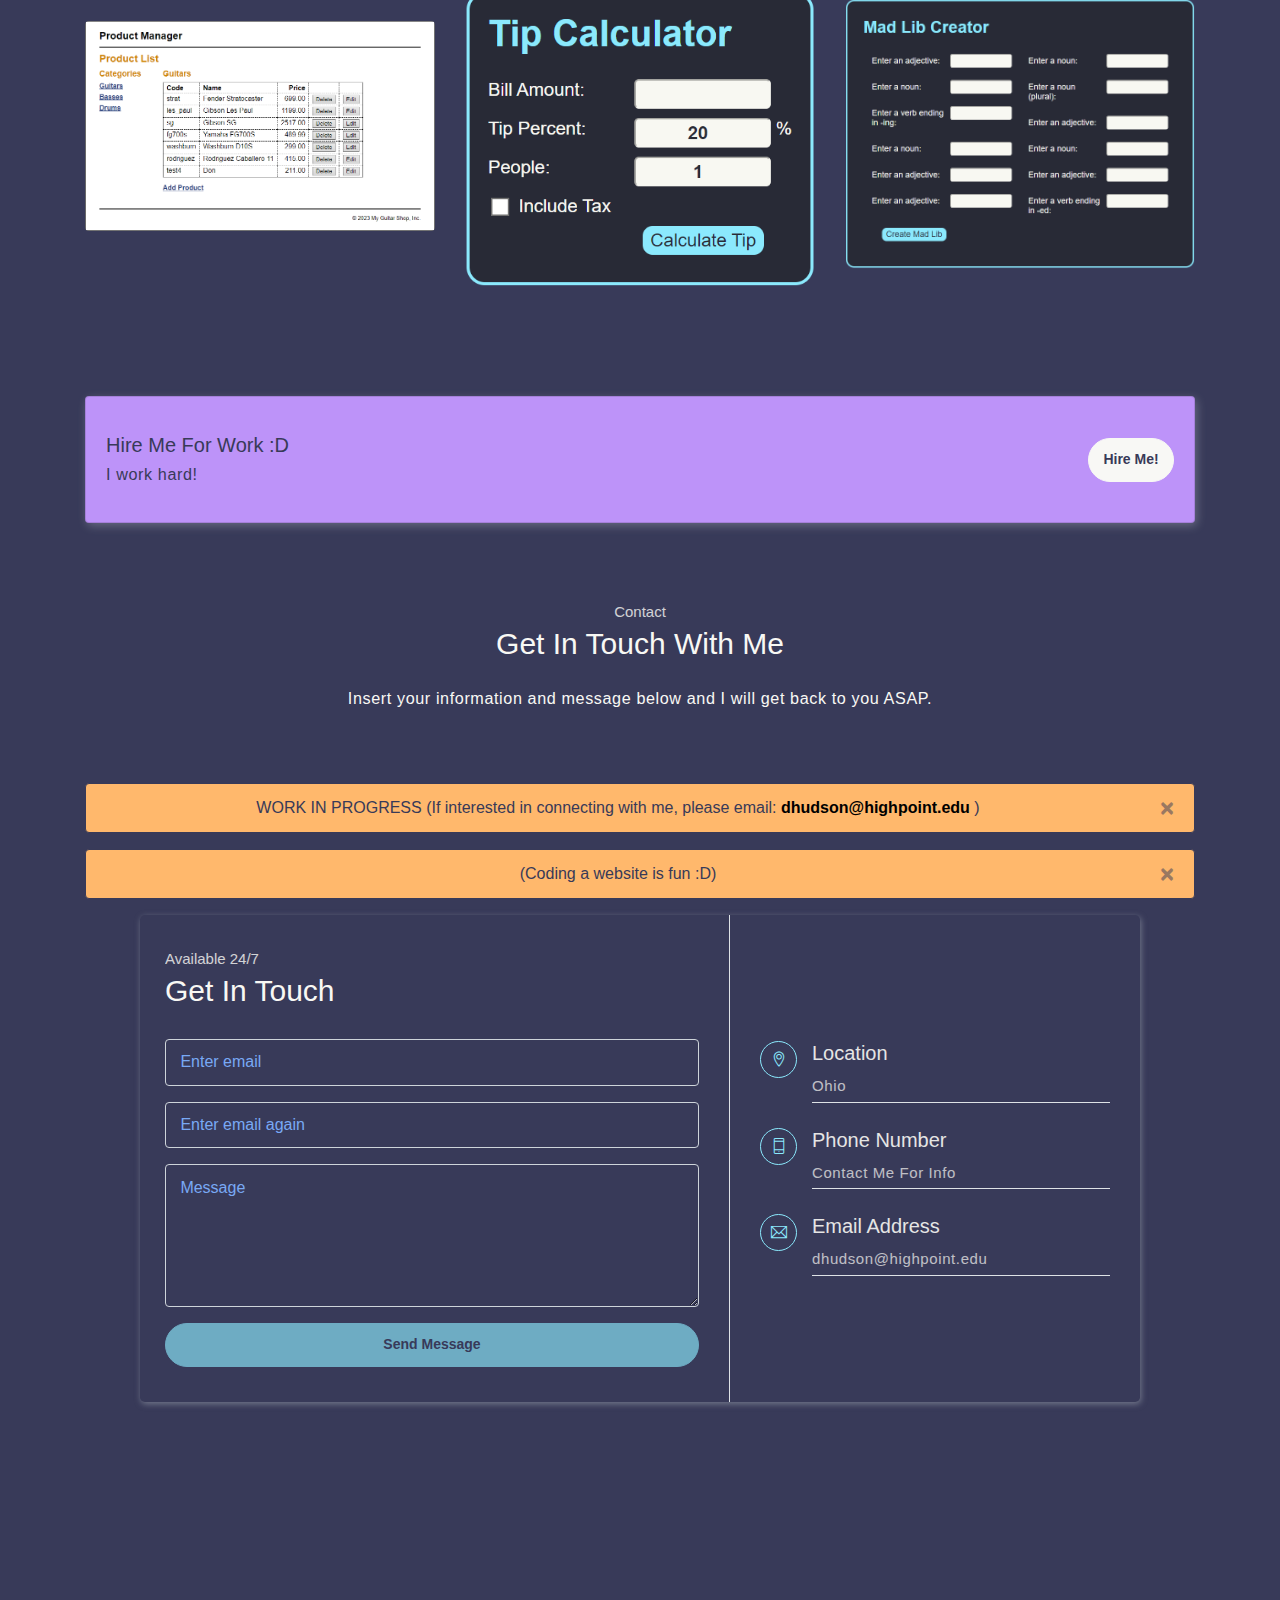
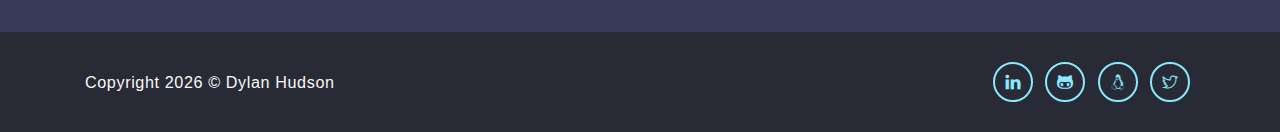
==== commit f6fb1006: "Temporary fix for contact info" ====
--- a/index.html
+++ b/index.html
@@ -327,7 +327,7 @@
          <p class="mb-5 pb-4">Insert your information and message below and I will get back to you ASAP.</p>
 
          <div class="alert alert-warning alert-dismissible fade show" role="alert">
-            WORK IN PROGRESS (If interested in connecting with me, please contact through the email provided below)
+            WORK IN PROGRESS (If interested in connecting with me, please email: <b><a href = "mailto: dhudson@highpoint.edu" style="color: black;">dhudson@highpoint.edu</a></b> )
             <button type="button" class="close" data-dismiss="alert" aria-label="Close">
                <span aria-hidden="true">&times;</span>
             </button>
@@ -358,6 +358,7 @@
                </form>
             </div>
             <div class="contact-infos">
+               <!-- Fix the disappearing when width is too small -->
                <div class="item">
                   <i class="ti-location-pin"></i>
                   <div class="">
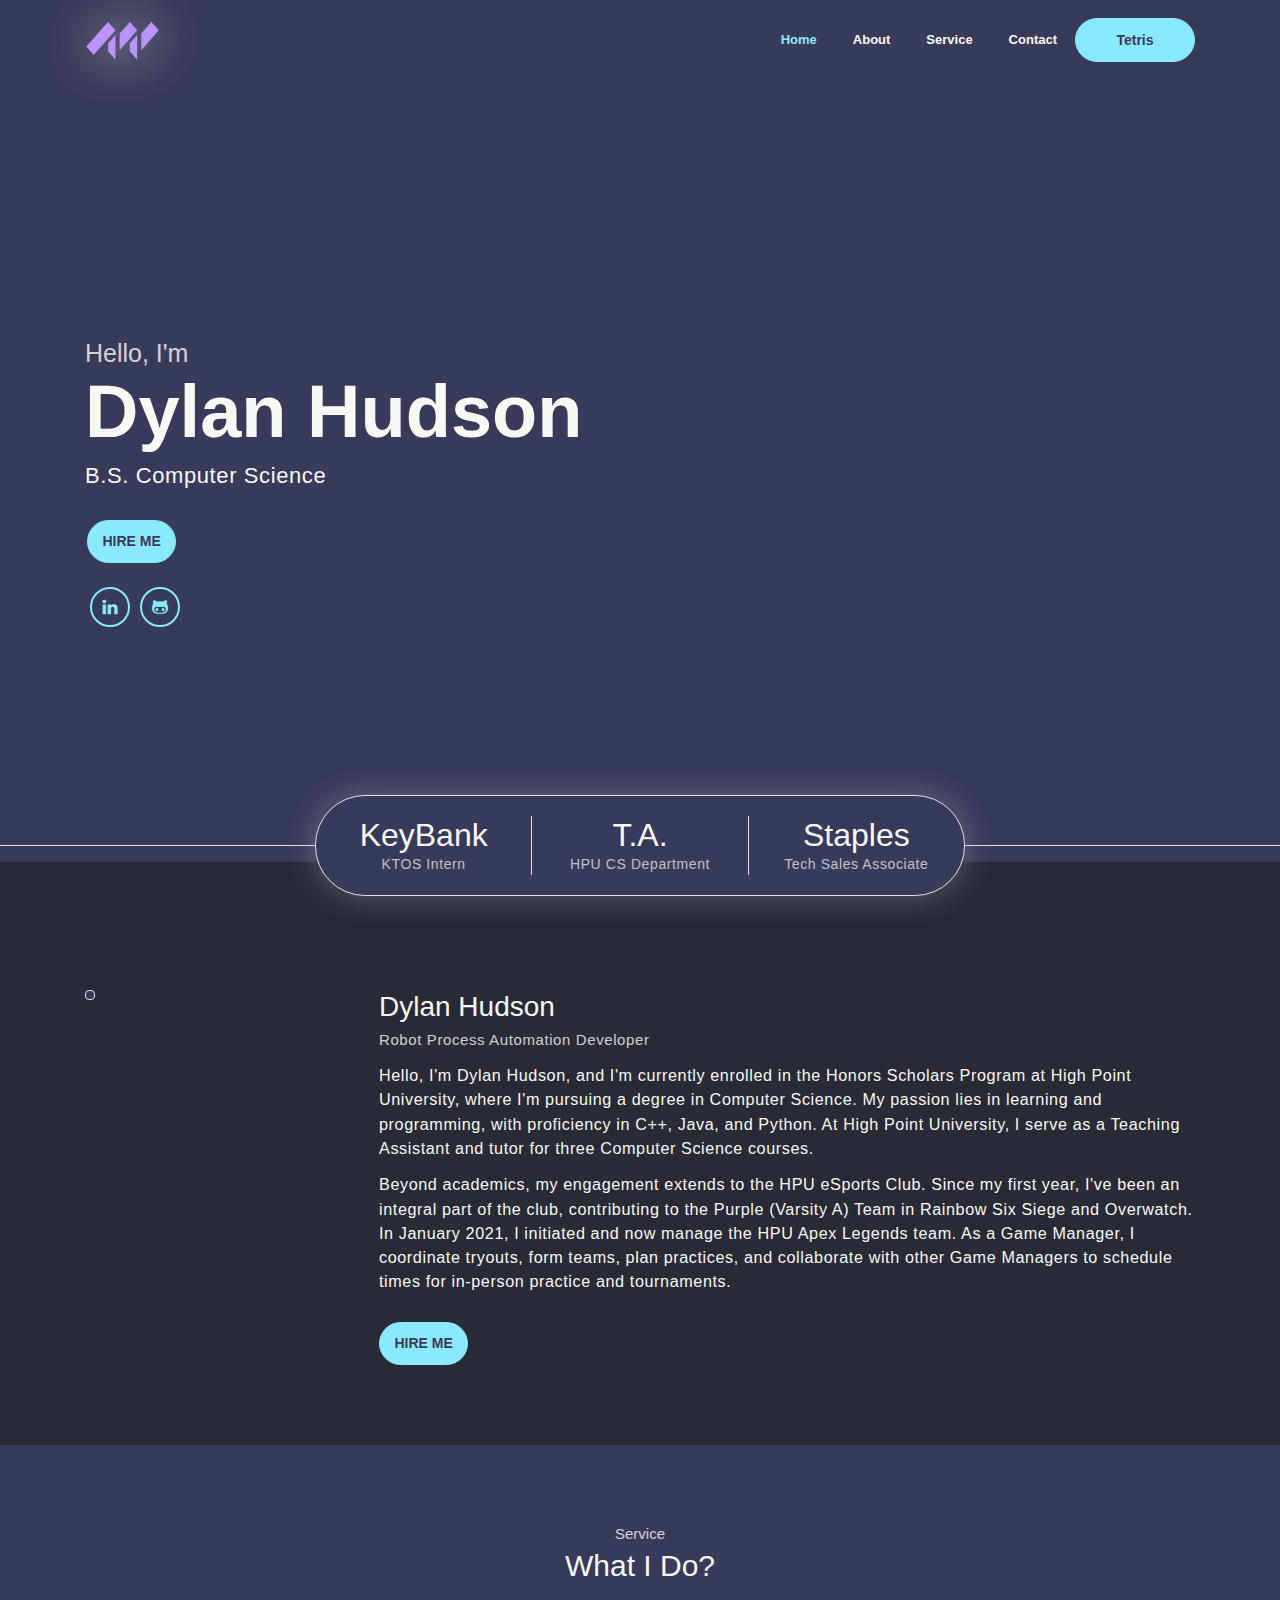
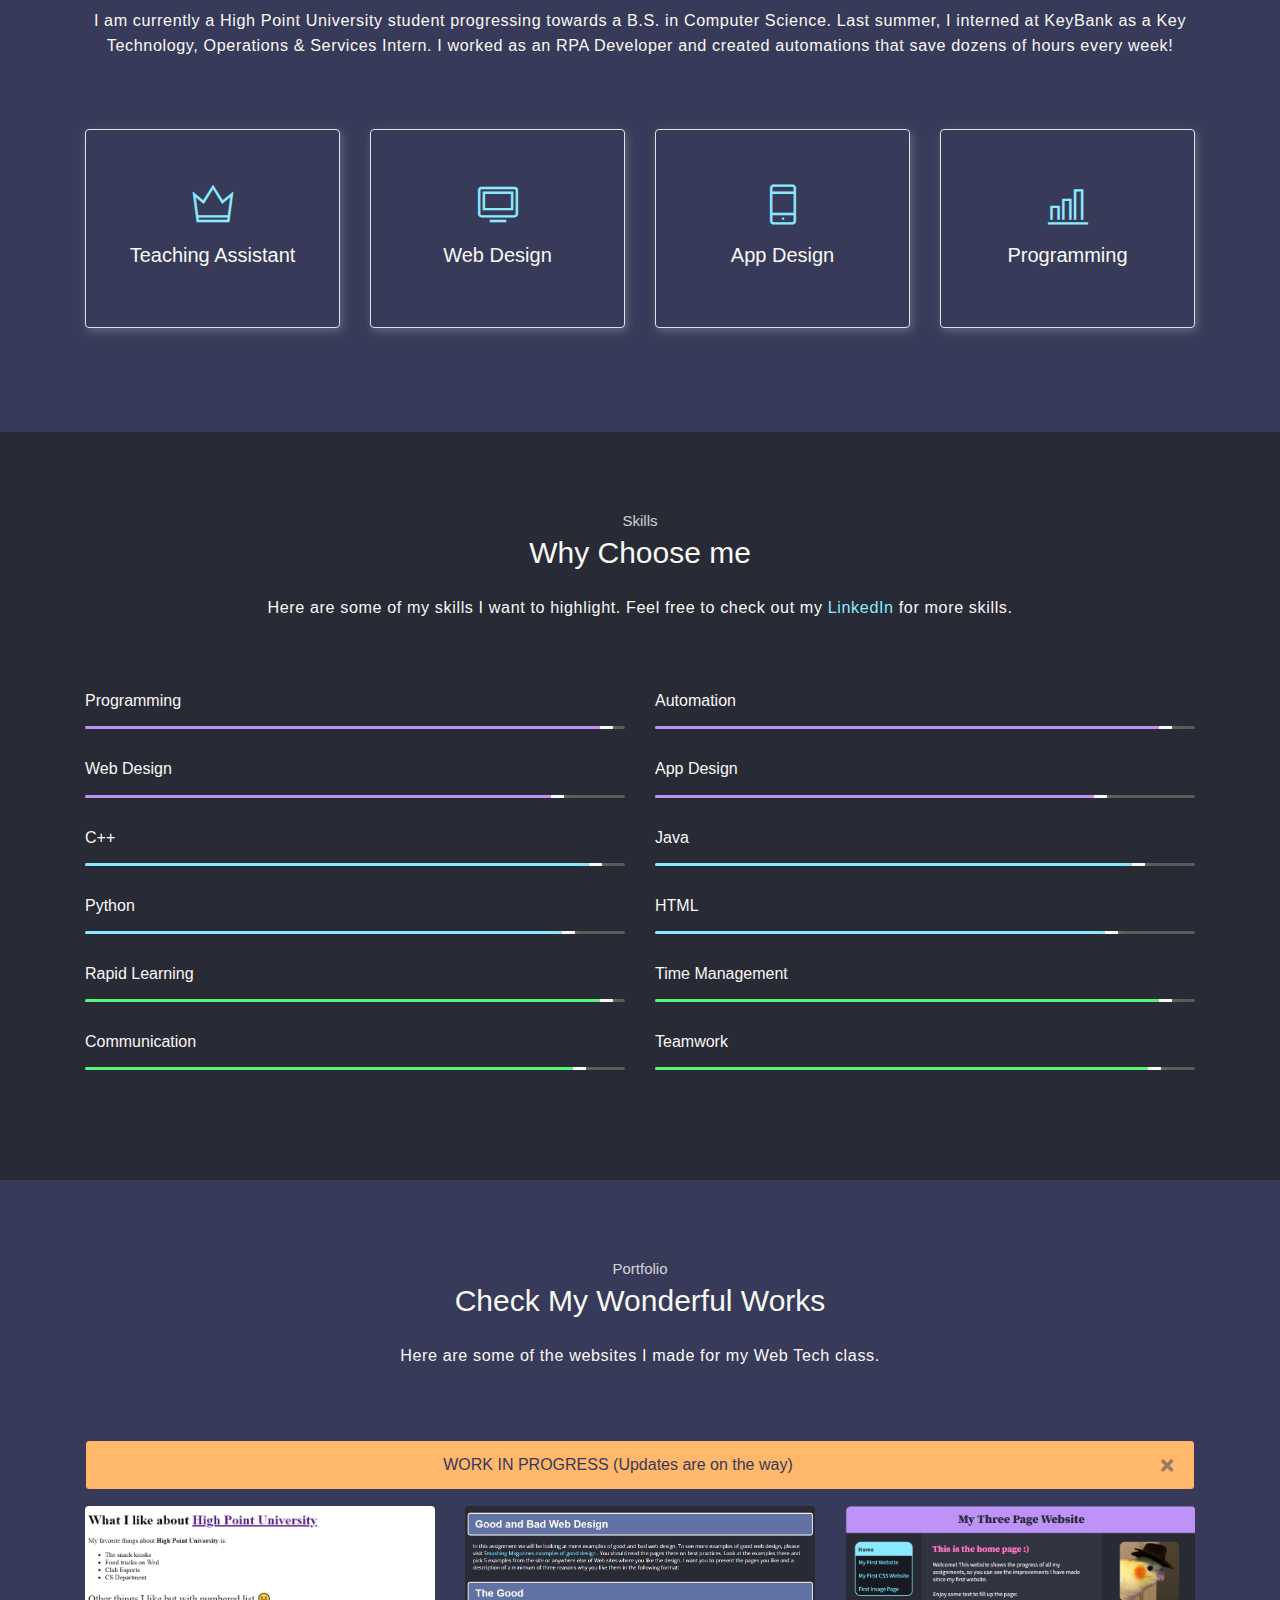
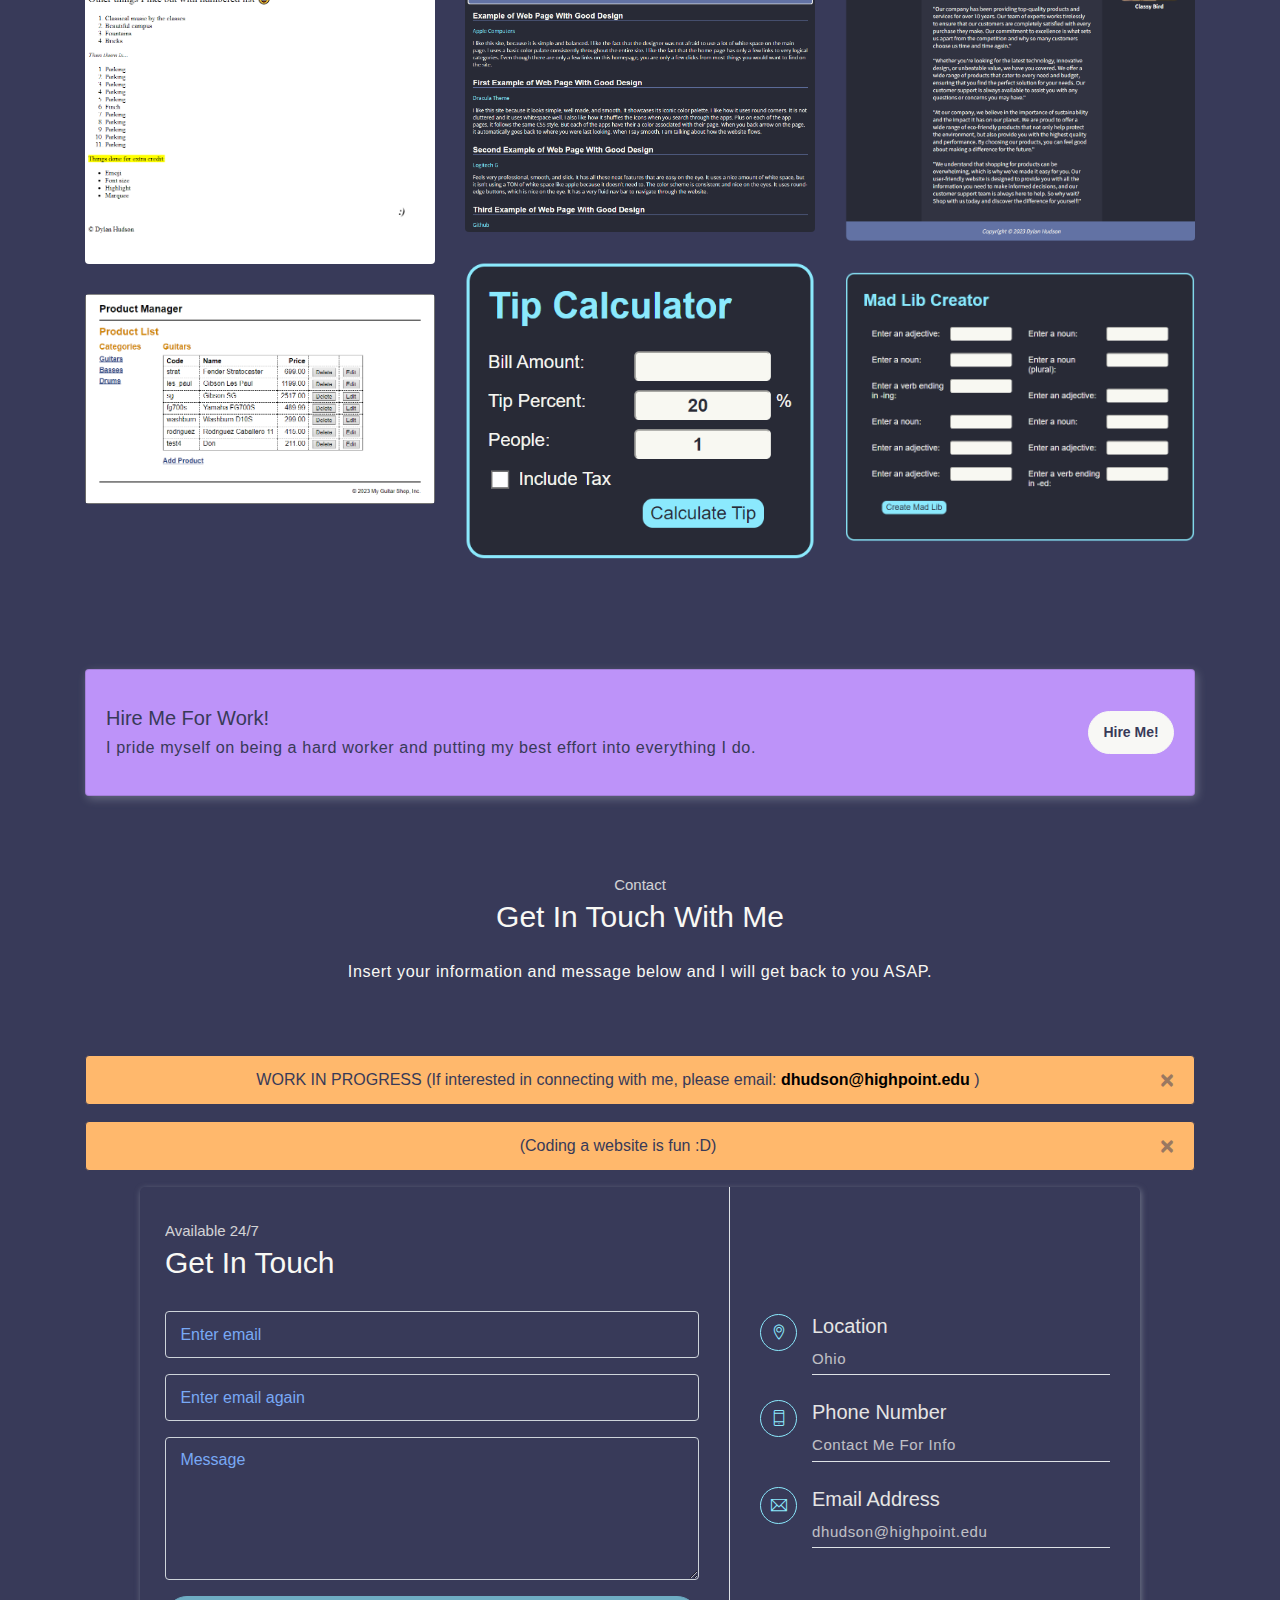
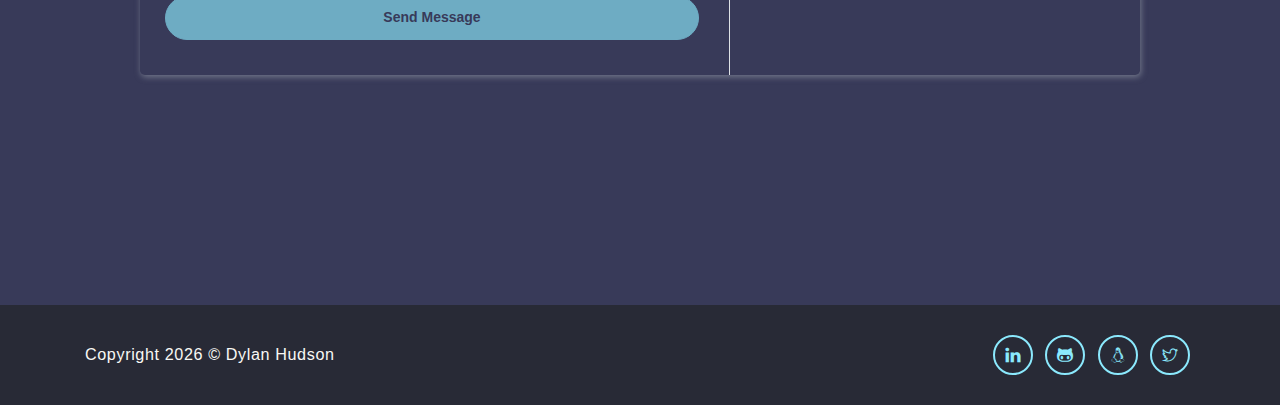
==== commit 72c01f27: "Updated skills and small information" ====
--- a/index.html
+++ b/index.html
@@ -6,7 +6,7 @@
    <meta charset="utf-8">
    <meta name="viewport" content="width=device-width, initial-scale=1, shrink-to-fit=no">
    <meta name="author" content="Dylan Hudson (Template from DevCRUD)">
-   <title>Dylan Hudson Resume</title>
+   <title>Dylan Hudson</title>
    <link rel="icon" type="image/x-icon" href="assets/imgs/logo.svg">
    <!-- font icons -->
    <link rel="stylesheet" href="assets/vendors/themify-icons/css/themify-icons.css">
@@ -73,8 +73,9 @@
             <div class="socials mt-4">
                <a class="social-item" href="https://www.linkedin.com/in/dhudson6/" target="_blank"><i class="ti-linkedin"></i></a>
                <a class="social-item" href="https://github.com/Dhud6" target="_blank"><i class="ti-github"></i></a>
-               <a class="social-item" href="javascript:void(0)"><i class="ti-linux"></i></a>
-               <a class="social-item" href="components.html"><i class="ti-twitter"></i></a>
+               <!-- <a class="social-item" href="javascript:void(0)"><i class="ti-linux"></i></a>
+               <a class="social-item" href="javascript:void(0)"><i class="ti-twitter"></i></a> -->
+               <!-- <a class="social-item" href="components.html"><i class="ti-twitter"></i></a> -->
             </div>
          </div>
          <div class="img-holder">
@@ -175,33 +176,100 @@
       <div class="container text-center">
          <h6 class="subtitle">Skills</h6>
          <h6 class="section-title mb-4">Why Choose me</h6>
-         <p class="mb-5 pb-4">I have a particular set of skills.</p>
+         <p class="mb-5 pb-4">Here are some of my skills I want to highlight. Feel free to check out my <a class="social-item" href="https://www.linkedin.com/in/dhudson6/" target="_blank">LinkedIn</a> for more skills.</p>
 
          <div class="row text-left">
+
+            <!-- General CS Skills -->
+            <div class="col-sm-6">
+               <h6 class="mb-3">Programming</h6>
+               <div class="progress">
+                  <div class="progress-bar bg-primary" role="progressbar" style="width: 97%;" aria-valuenow="25" aria-valuemin="0" aria-valuemax="100"><span>97%</span></div>
+               </div>
+            </div>
+
+            <div class="col-sm-6">
+               <h6 class="mb-3">Automation</h6>
+               <div class="progress">
+                  <div class="progress-bar bg-primary" role="progressbar" style="width: 95%;" aria-valuenow="25" aria-valuemin="0" aria-valuemax="100"><span>95%</span></div>
+               </div>
+            </div>
+
+            <div class="col-sm-6">
+               <h6 class="mb-3">Web Design</h6>
+               <div class="progress">
+                  <div class="progress-bar bg-primary" role="progressbar" style="width: 88%;" aria-valuenow="25" aria-valuemin="0" aria-valuemax="100"><span>88%</span></div>
+               </div>
+            </div>
+
+            <div class="col-sm-6">
+               <h6 class="mb-3">App Design</h6>
+               <div class="progress">
+                  <div class="progress-bar bg-primary" role="progressbar" style="width: 83%;" aria-valuenow="25" aria-valuemin="0" aria-valuemax="100"><span>83%</span></div>
+               </div>
+            </div>
+            <!-- End of General CS Skills -->
+
+            <!-- Programming Languages -->
             <div class="col-sm-6">
                <h6 class="mb-3">C++</h6>
                <div class="progress">
-                  <div class="progress-bar bg-primary" role="progressbar" style="width: 95%;" aria-valuenow="25" aria-valuemin="0" aria-valuemax="100"><span>89%</span></div>
-               </div>
-            </div>
-            <div class="col-sm-6">
-               <h6 class="mb-3">Web Design</h6>
-               <div class="progress">
-                  <div class="progress-bar bg-primary" role="progressbar" style="width: 83%;" aria-valuenow="25" aria-valuemin="0" aria-valuemax="100"><span>83%</span></div>
-               </div>
-            </div>
-            <div class="col-sm-6">
-               <h6 class="mb-3">App Design</h6>
-               <div class="progress">
-                  <div class="progress-bar bg-primary" role="progressbar" style="width: 90%;" aria-valuenow="25" aria-valuemin="0" aria-valuemax="100"><span>95%</span></div>
-               </div>
-            </div>
+                  <div class="progress-bar" role="progressbar" style="width: 95%;" aria-valuenow="25" aria-valuemin="0" aria-valuemax="100"><span>95%</span></div>
+               </div>
+            </div>
+
             <div class="col-sm-6">
                <h6 class="mb-3">Java</h6>
                <div class="progress">
-                  <div class="progress-bar bg-primary" role="progressbar" style="width: 90%;" aria-valuenow="25" aria-valuemin="0" aria-valuemax="100"><span>90%</span></div>
-               </div>
-            </div>
+                  <div class="progress-bar" role="progressbar" style="width: 90%;" aria-valuenow="25" aria-valuemin="0" aria-valuemax="100"><span>90%</span></div>
+               </div>
+            </div>
+
+            <div class="col-sm-6">
+               <h6 class="mb-3">Python</h6>
+               <div class="progress">
+                  <div class="progress-bar" role="progressbar" style="width: 90%;" aria-valuenow="25" aria-valuemin="0" aria-valuemax="100"><span>90%</span></div>
+               </div>
+            </div>
+
+            <div class="col-sm-6">
+               <h6 class="mb-3">HTML</h6>
+               <div class="progress">
+                  <div class="progress-bar" role="progressbar" style="width: 85%;" aria-valuenow="25" aria-valuemin="0" aria-valuemax="100"><span>86%</span></div>
+               </div>
+            </div>
+            <!-- End of Programming Languages -->
+            
+            <!-- General Skills -->
+            <div class="col-sm-6">
+               <h6 class="mb-3">Rapid Learning</h6>
+               <div class="progress">
+                  <div class="progress-bar bg-success" role="progressbar" style="width: 97%;" aria-valuenow="25" aria-valuemin="0" aria-valuemax="100"><span>97%</span></div>
+               </div>
+            </div>
+            
+            <div class="col-sm-6">
+               <h6 class="mb-3">Time Management</h6>
+               <div class="progress">
+                  <div class="progress-bar bg-success" role="progressbar" style="width: 95%;" aria-valuenow="25" aria-valuemin="0" aria-valuemax="100"><span>95%</span></div>
+               </div>
+            </div>
+            
+            <div class="col-sm-6">
+               <h6 class="mb-3">Communication</h6>
+               <div class="progress">
+                  <div class="progress-bar bg-success" role="progressbar" style="width: 92%;" aria-valuenow="25" aria-valuemin="0" aria-valuemax="100"><span>92%</span></div>
+               </div>
+            </div>
+            
+            <div class="col-sm-6">
+               <h6 class="mb-3">Teamwork</h6>
+               <div class="progress">
+                  <div class="progress-bar bg-success" role="progressbar" style="width: 93%;" aria-valuenow="25" aria-valuemin="0" aria-valuemax="100"><span>93%</span></div>
+               </div>
+            </div>
+            <!-- End of General Skills -->
+
          </div>
       </div>
    </section>
@@ -231,7 +299,6 @@
                         <h5>My First Website</h5>
                         <a href="assets/imgs/firstWebpagePreview.png"><i class="ti-zoom-in"></i></a>
                         <a href="javascript:void(0)"><i class="ti-link"></i></a>
-                        <!-- <a href="first_webpage/index.html" target="_blank"><i class="ti-link"></i></a> -->
                      </div>
                   </div>
                </div>
@@ -254,7 +321,6 @@
                         <h5>My First CSS Design</h5>
                         <a href="assets/imgs/firstDesignPagePreview.png"><i class="ti-zoom-in"></i></a>
                         <a href="javascript:void(0)"><i class="ti-link"></i></a>
-                        <!-- <a href="mypractice/design/design.html" target="_blank"><i class="ti-link"></i></a> -->
                      </div>
                   </div>
                </div>
@@ -277,7 +343,6 @@
                         <h5>Simple Three Page</h5>
                         <a href="assets/imgs/threePagePreview.png"><i class="ti-zoom-in"></i></a>
                         <a href="javascript:void(0)"><i class="ti-link"></i></a>
-                        <!-- <a href="simpleThreePage/index.html" target="_blank"><i class="ti-link"></i></a> -->
                      </div>
                   </div>
                </div>
@@ -306,8 +371,8 @@
             <div class="card-body text-light">
                <div class="row align-items-center">
                   <div class="col-sm-9 text-center text-sm-left">
-                     <h5 class="mt-3">Hire Me For Work :D</h5>
-                     <p class="mb-3">I work hard!</p>
+                     <h5 class="mt-3">Hire Me For Work!</h5>
+                     <p class="mb-3">I pride myself on being a hard worker and putting my best effort into everything I do.</p>
                   </div>
                   <div class="col-sm-3 text-center text-sm-right">
                      <button class="btn btn-light rounded" onclick="location.href='#contact'">Hire Me!</button>
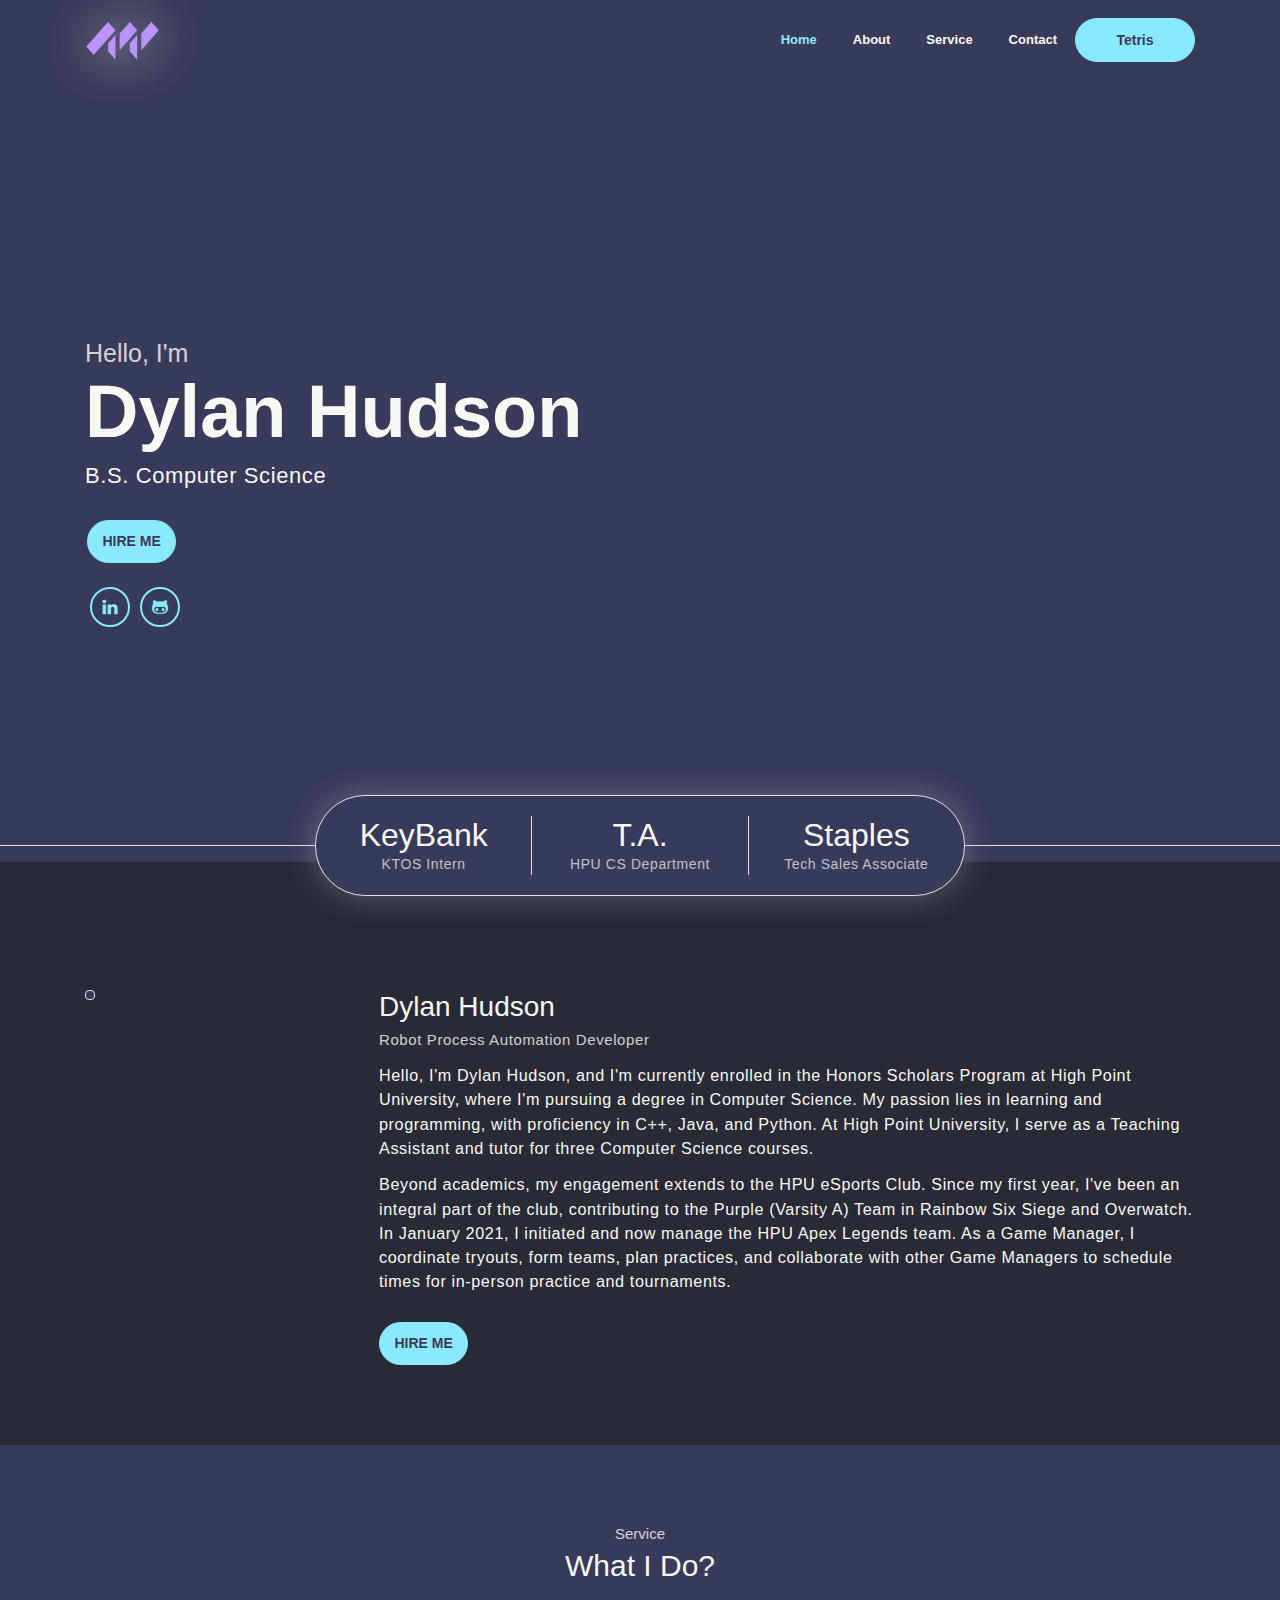
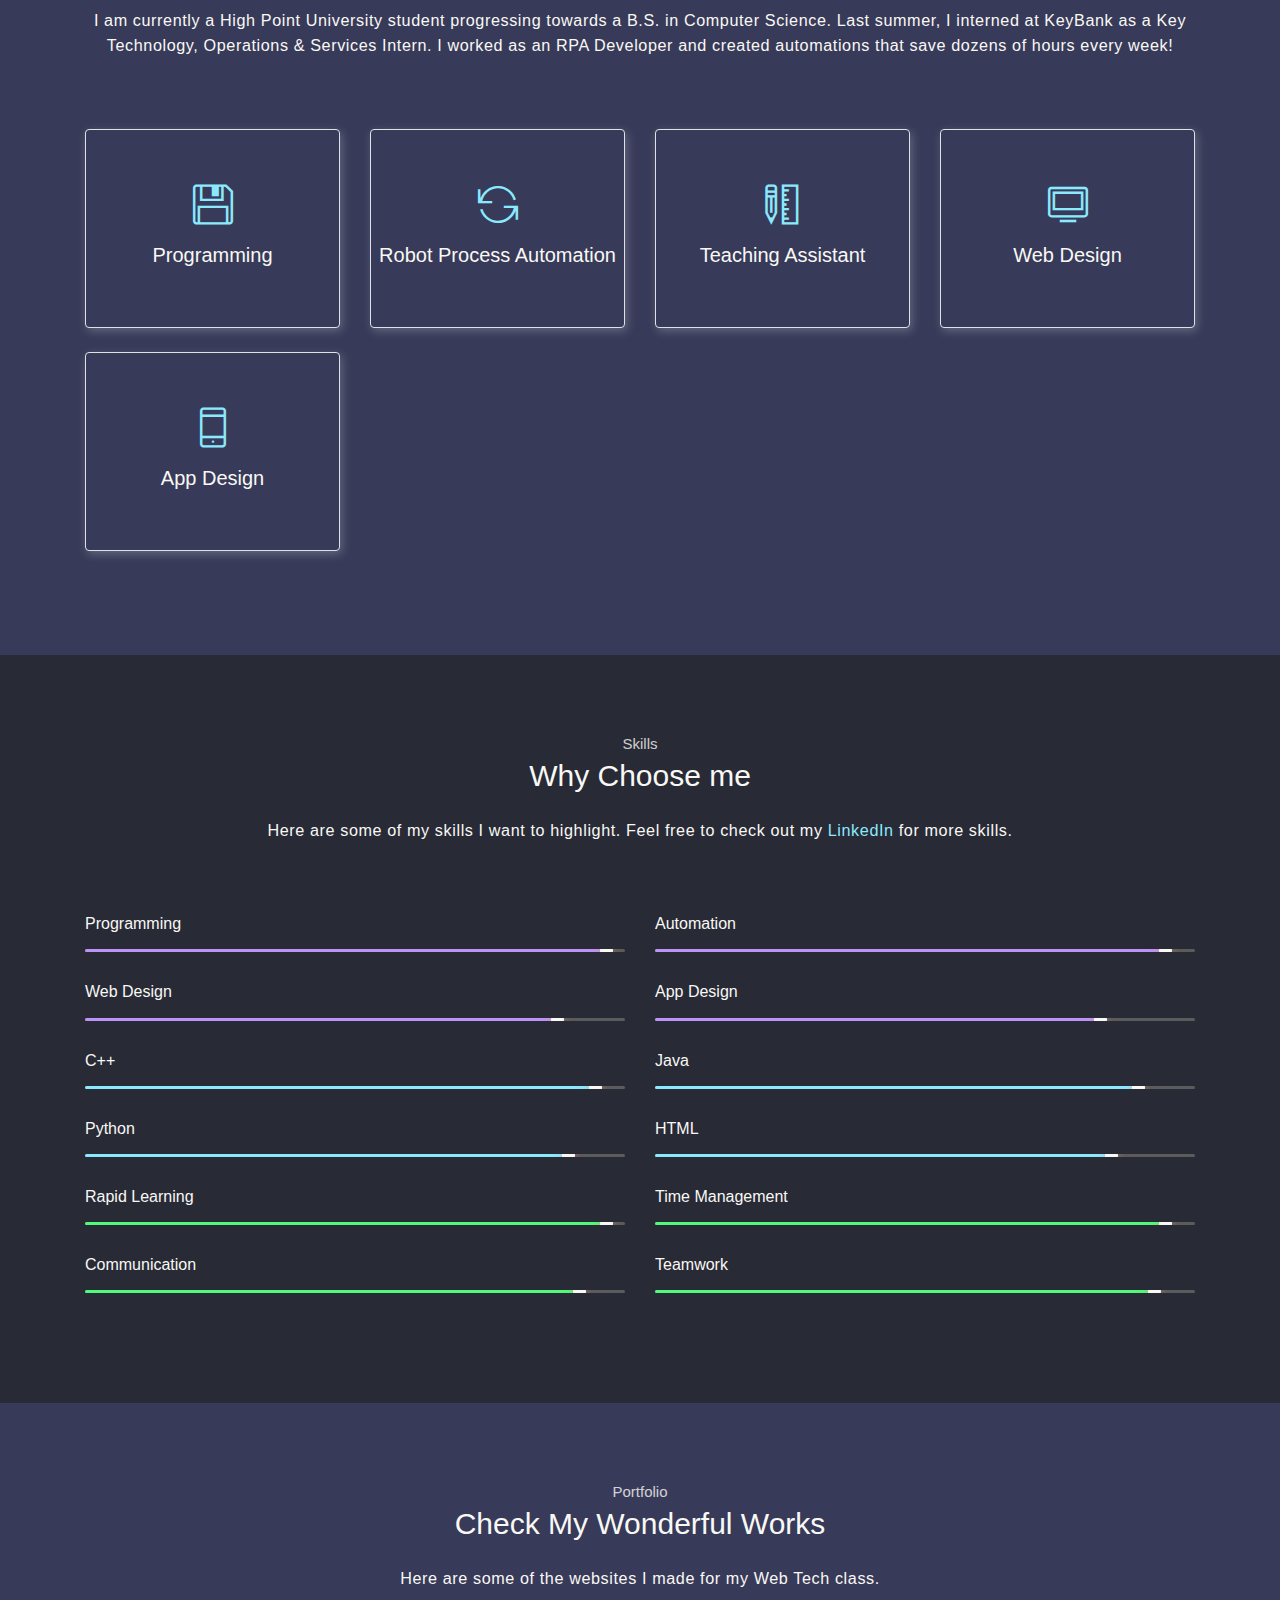
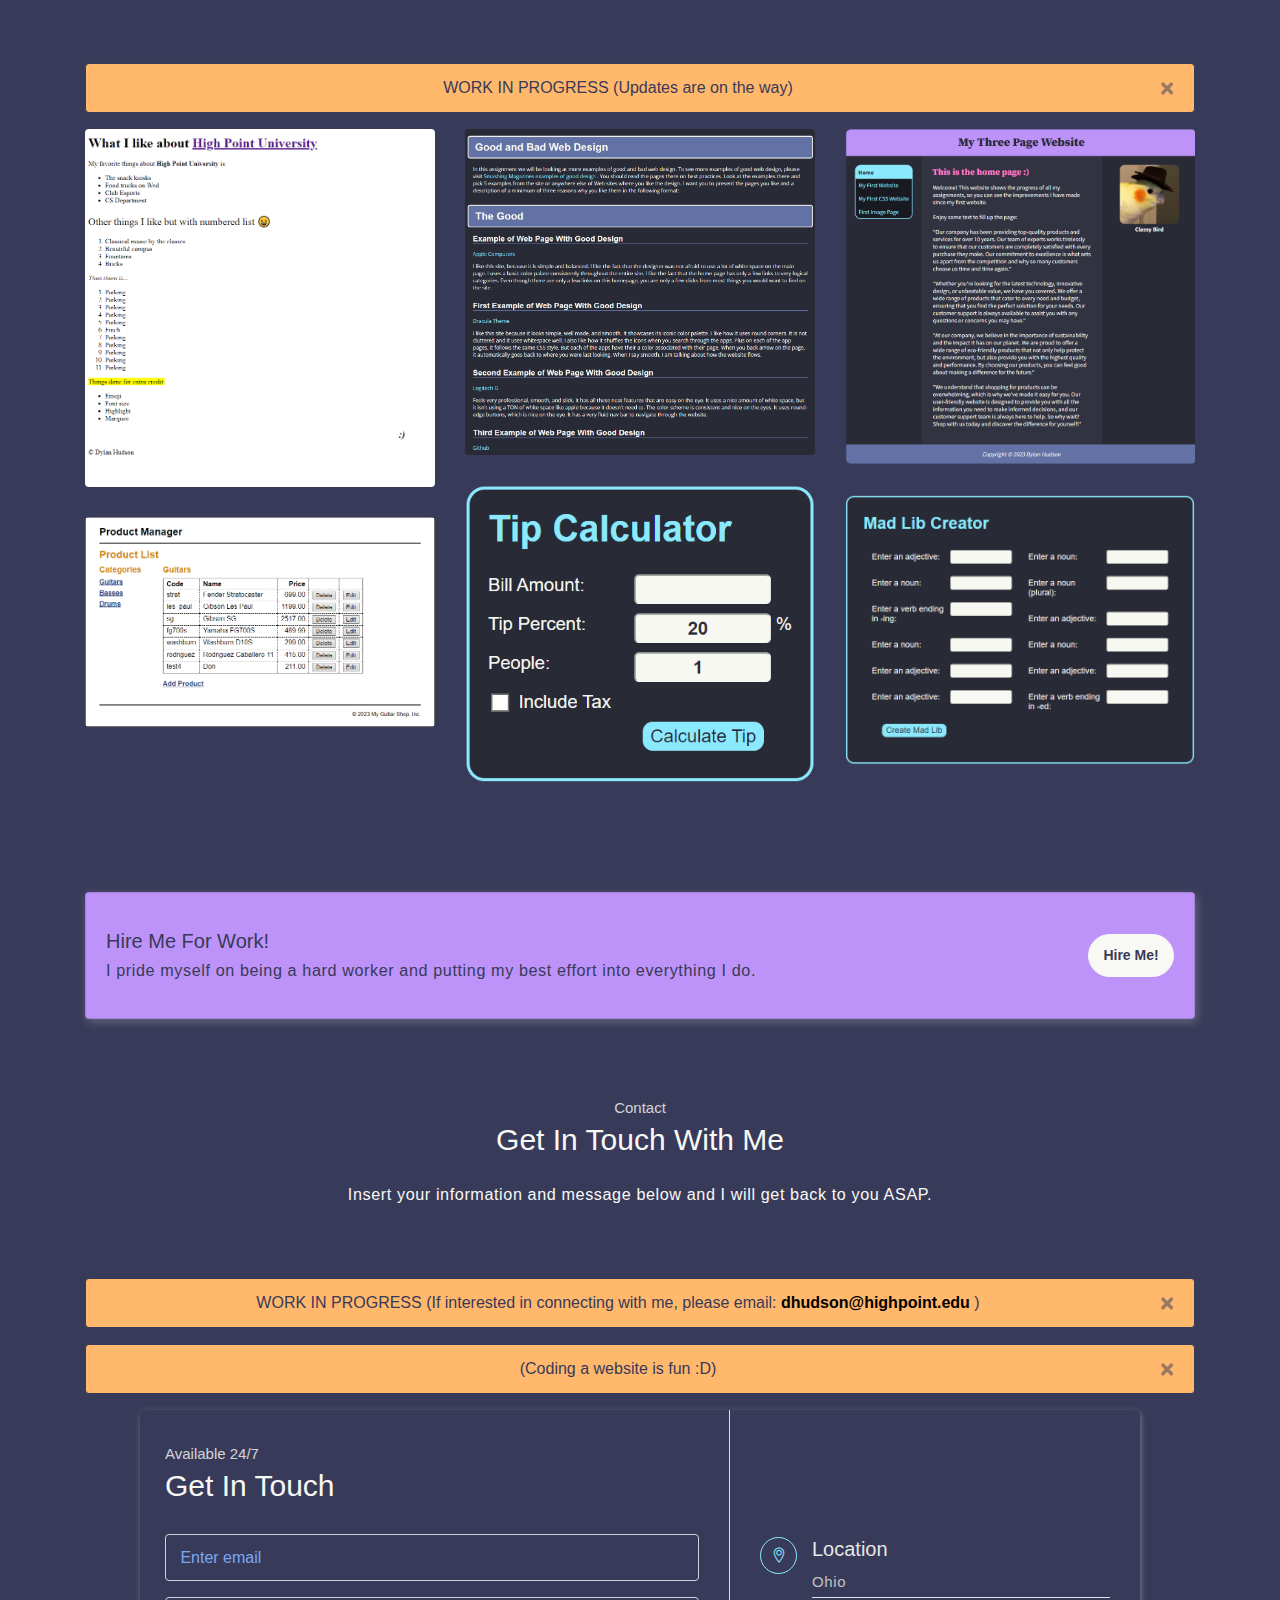
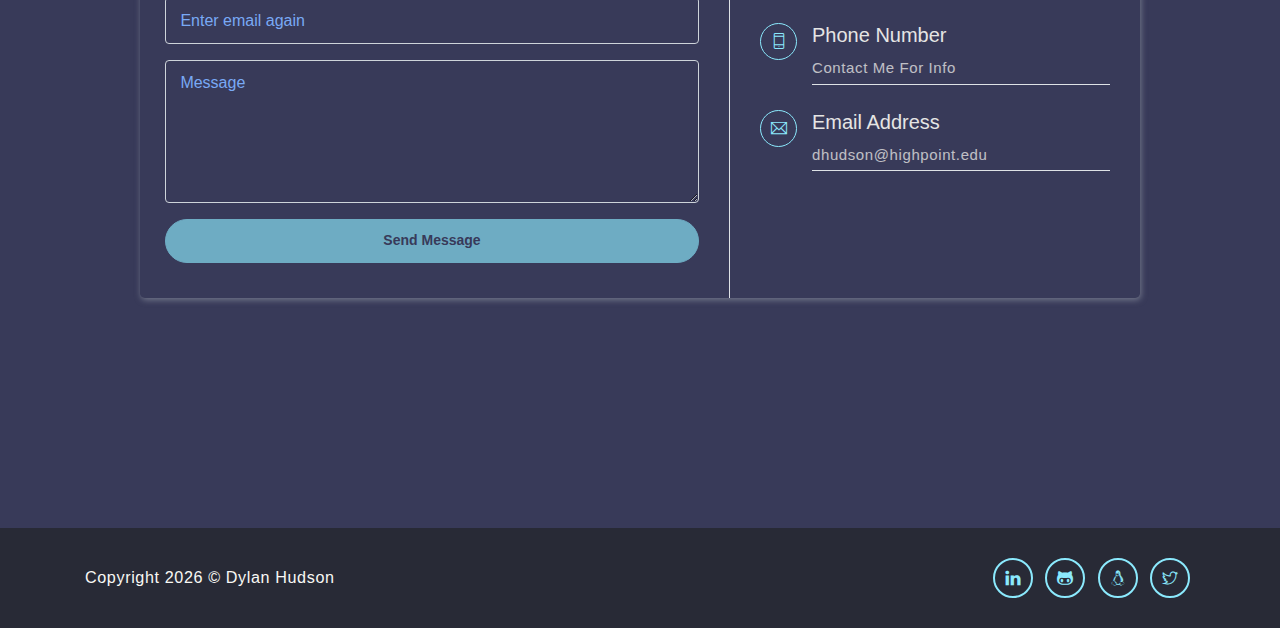
==== commit e4186c82: "Updated services icons" ====
--- a/index.html
+++ b/index.html
@@ -134,14 +134,34 @@
             save dozens of hours every week!</p>
 
          <div class="row">
+
             <div class="col-sm-6 col-md-3 mb-4">
                <div class="custom-card card border">
                   <div class="card-body">
-                     <i class="icon ti-crown"></i>
+                     <i class="icon ti-save"></i>
+                     <h5>Programming</h5>
+                  </div>
+               </div>
+            </div>
+
+            <div class="col-sm-6 col-md-3 mb-4">
+               <div class="custom-card card border">
+                  <div class="card-body">
+                     <i class="icon ti-reload"></i>
+                     <h5>Robot Process Automation</h5>
+                  </div>
+               </div>
+            </div>
+
+            <div class="col-sm-6 col-md-3 mb-4">
+               <div class="custom-card card border">
+                  <div class="card-body">
+                     <i class="icon ti-ruler-pencil"></i>
                      <h5>Teaching Assistant</h5>
                   </div>
                </div>
             </div>
+            
             <div class="col-sm-6 col-md-3 mb-4">
                <div class="custom-card card border">
                   <div class="card-body">
@@ -150,6 +170,7 @@
                   </div>
                </div>
             </div>
+
             <div class="col-sm-6 col-md-3 mb-4">
                <div class="custom-card card border">
                   <div class="card-body">
@@ -158,14 +179,7 @@
                   </div>
                </div>
             </div>
-            <div class="col-sm-6 col-md-3 mb-4">
-               <div class="custom-card card border">
-                  <div class="card-body">
-                     <i class="icon ti-bar-chart"></i>
-                     <h5>Programming</h5>
-                  </div>
-               </div>
-            </div>
+
          </div>
       </div>
    </section>
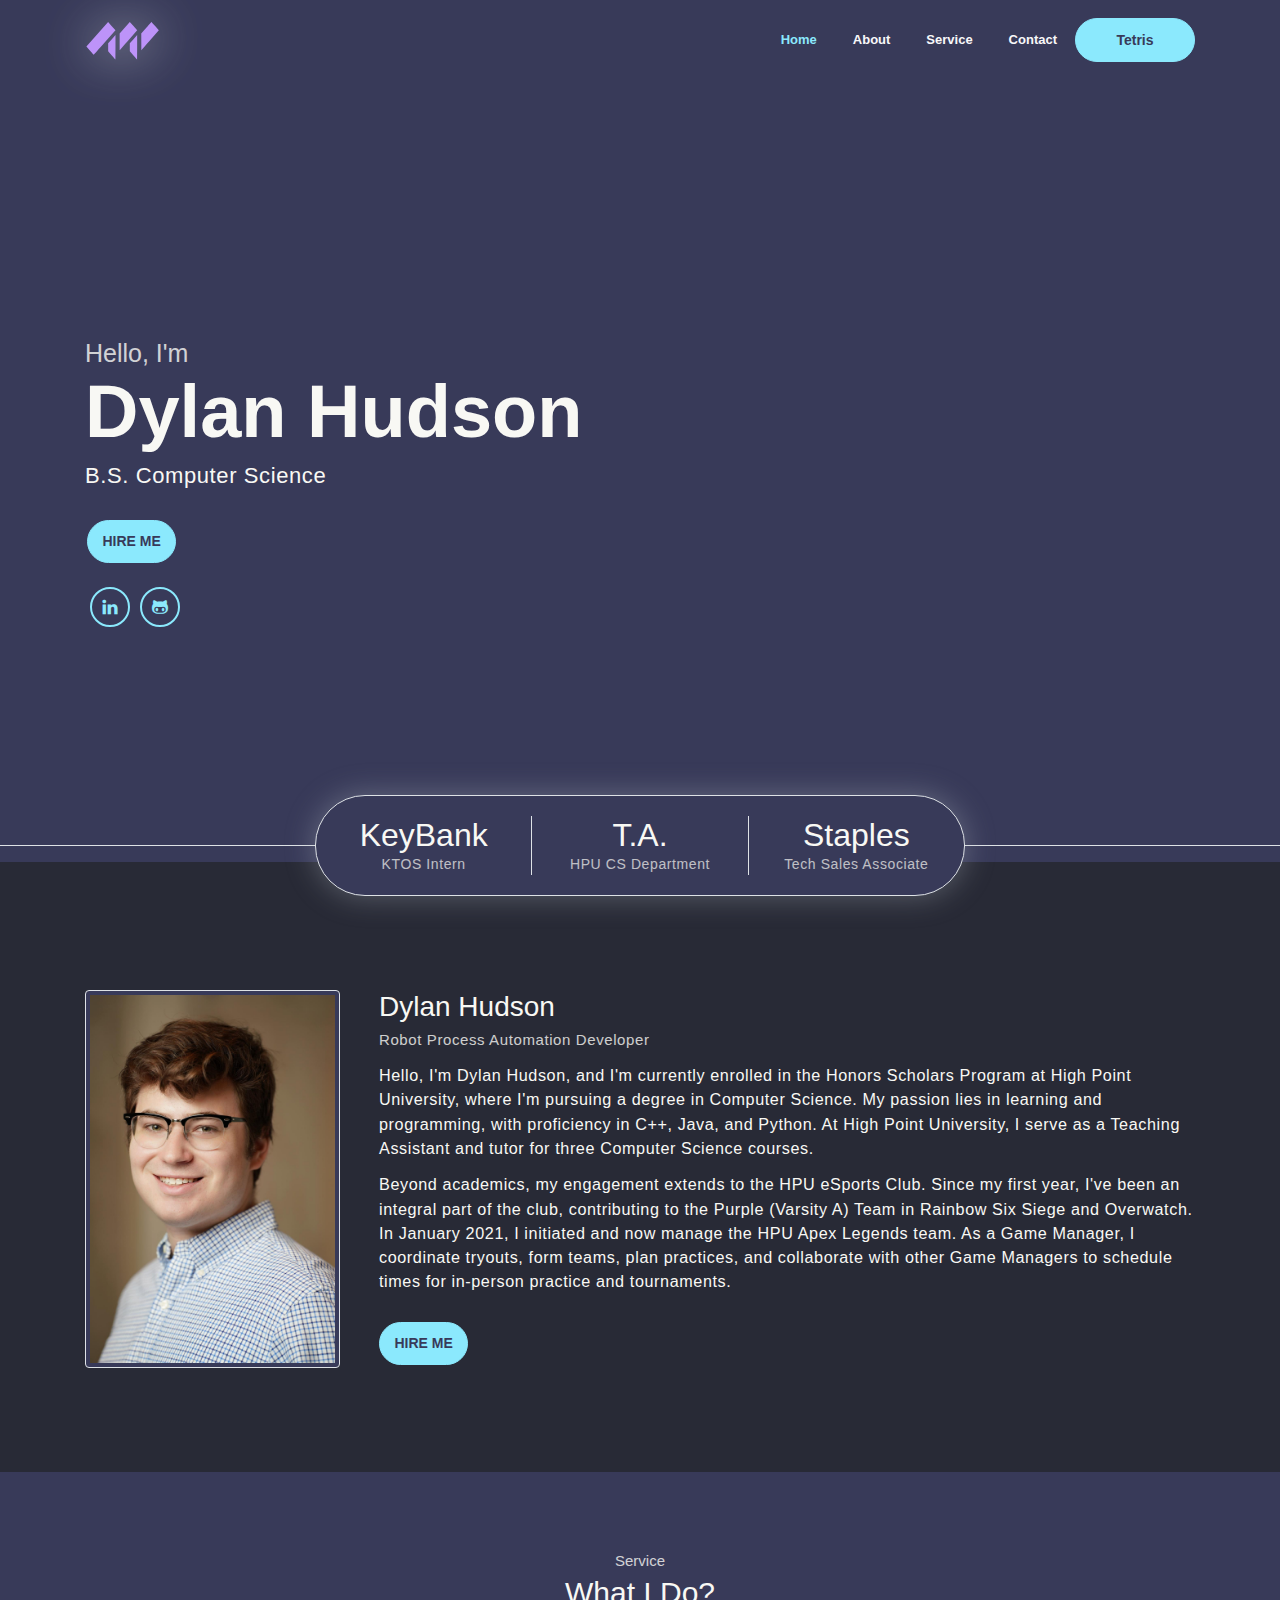
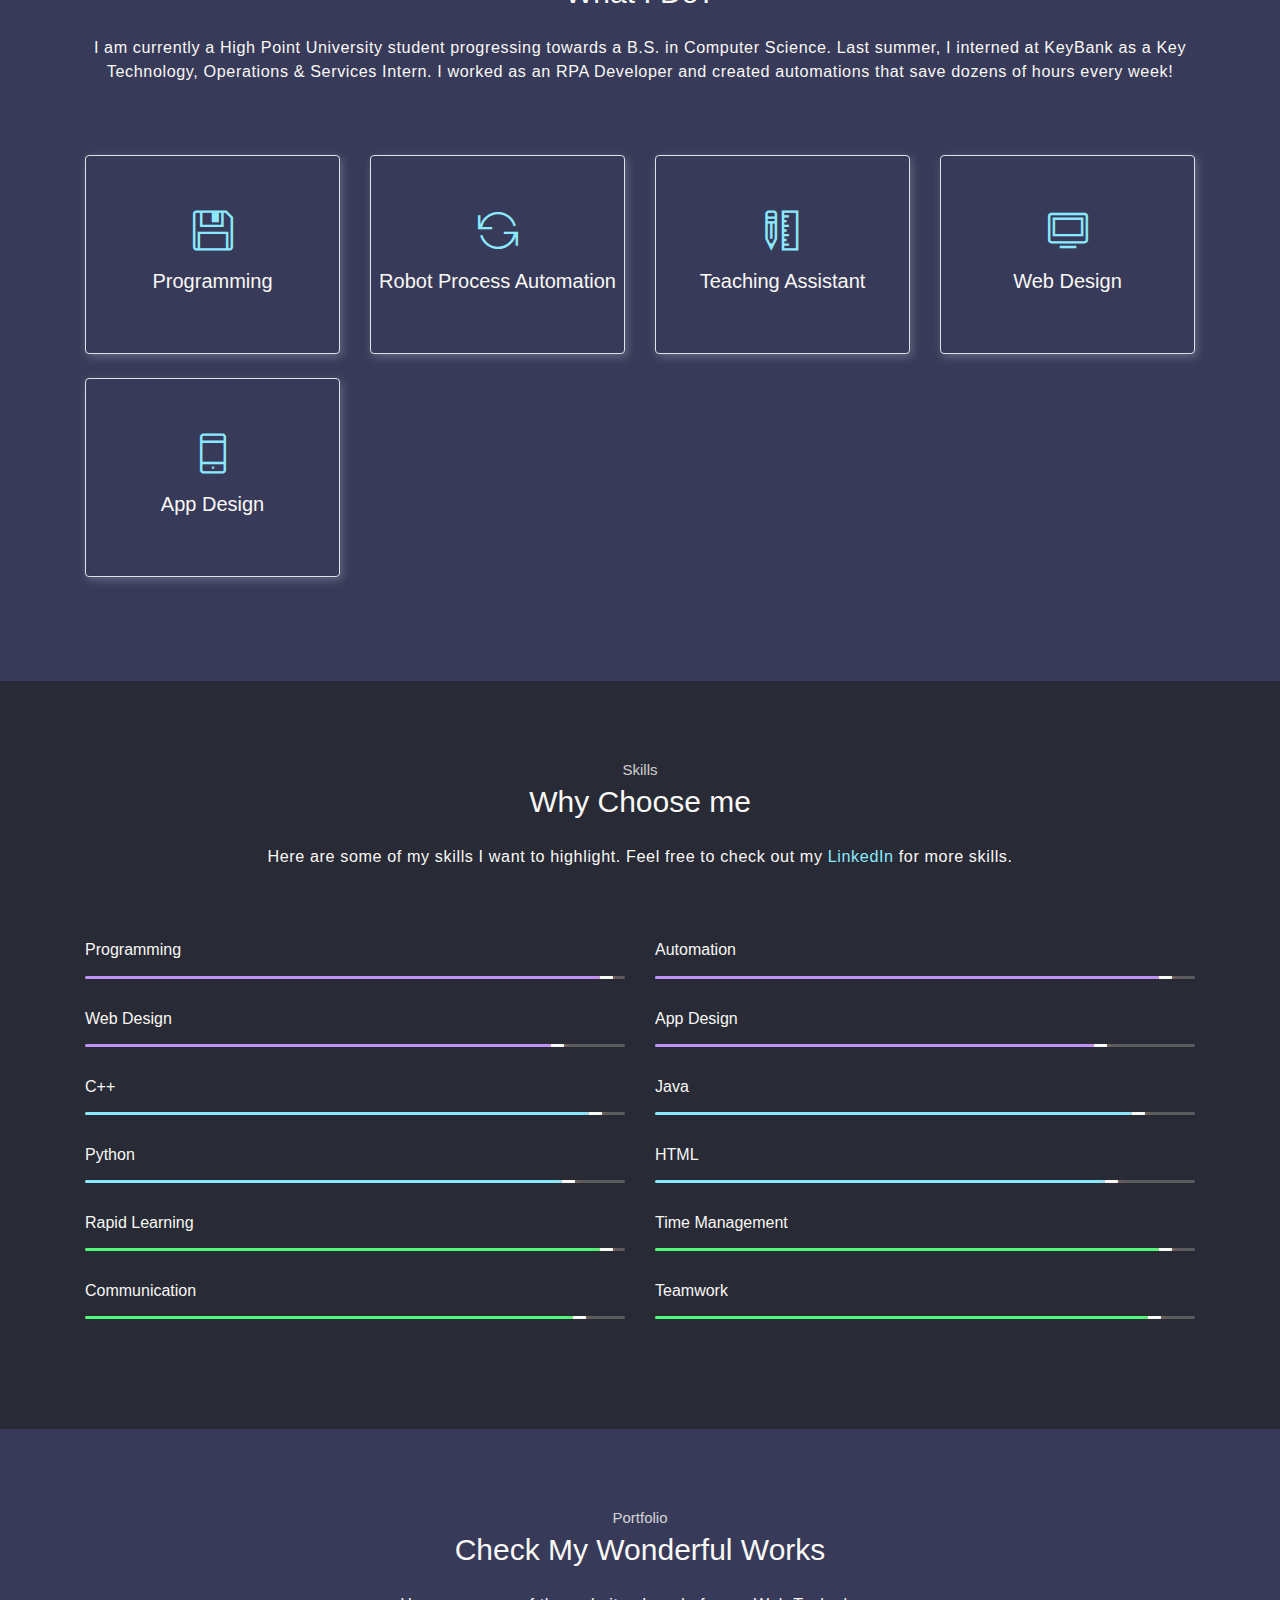
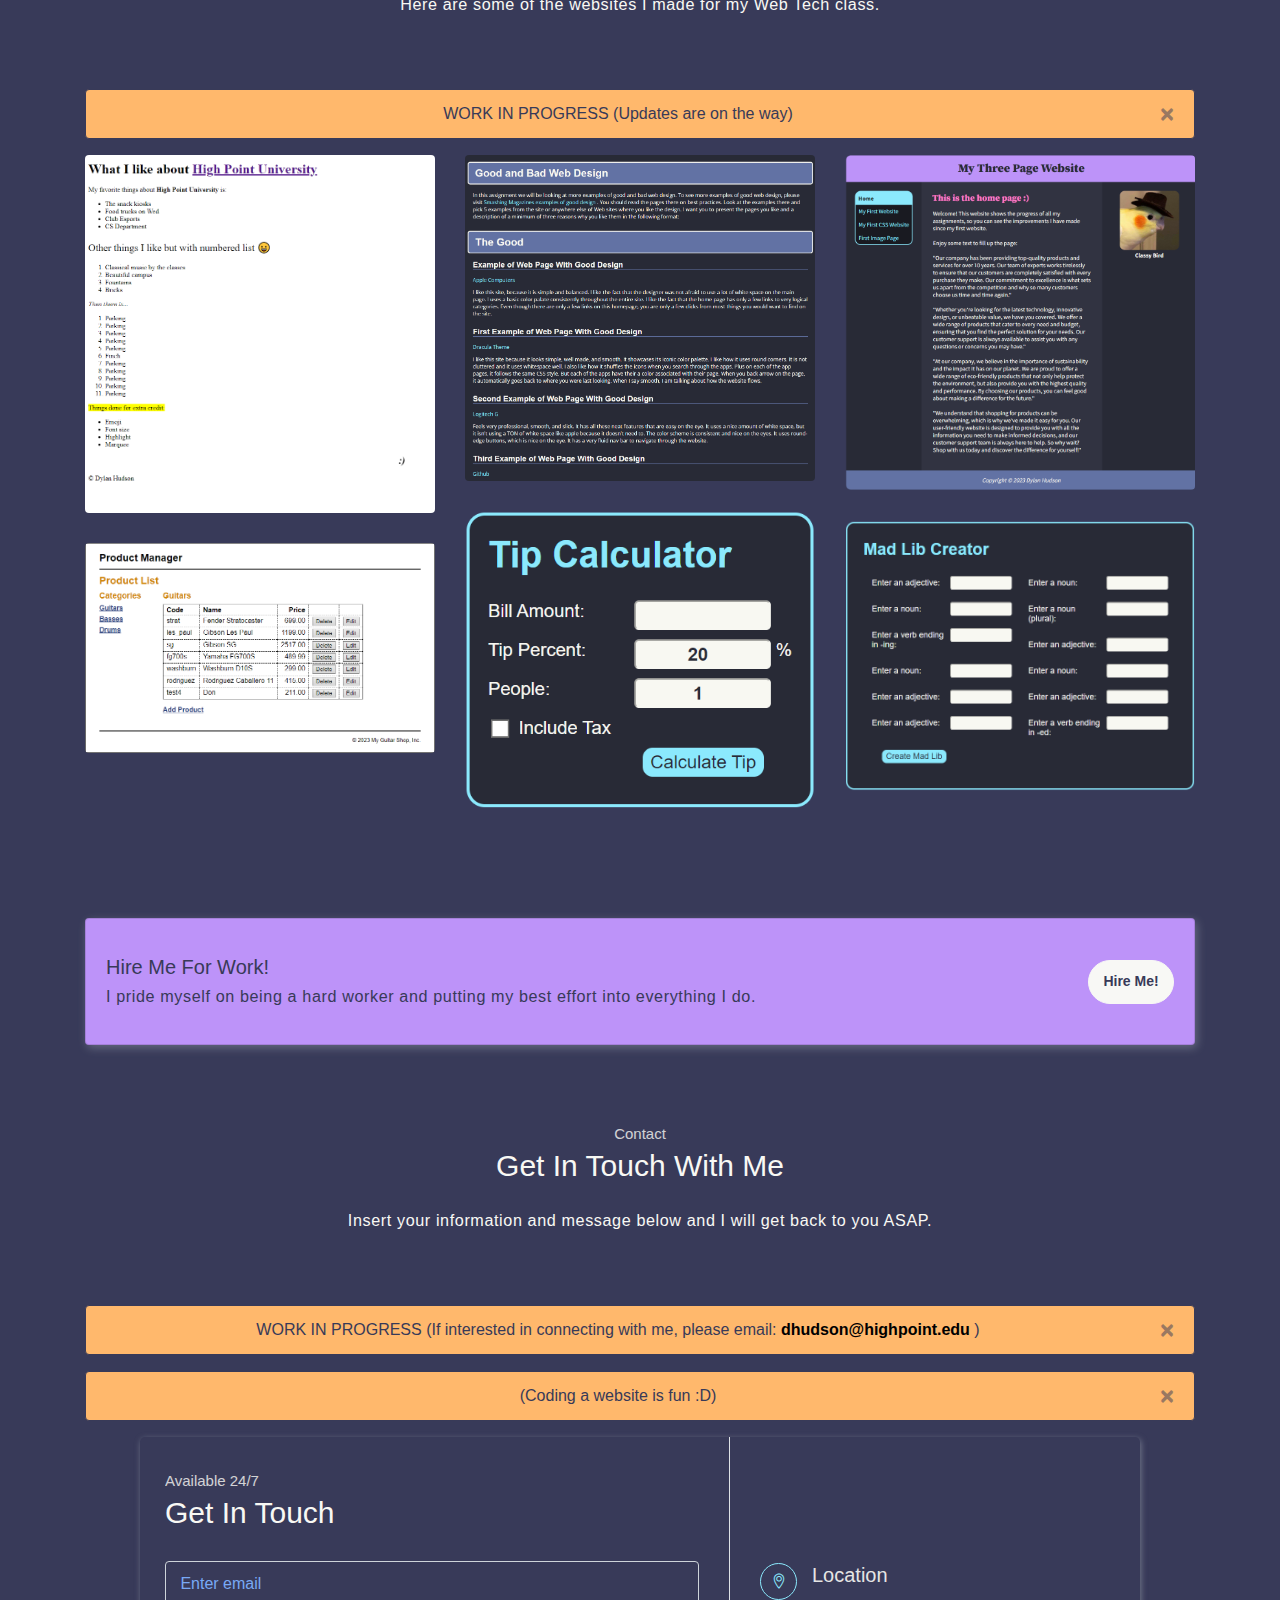
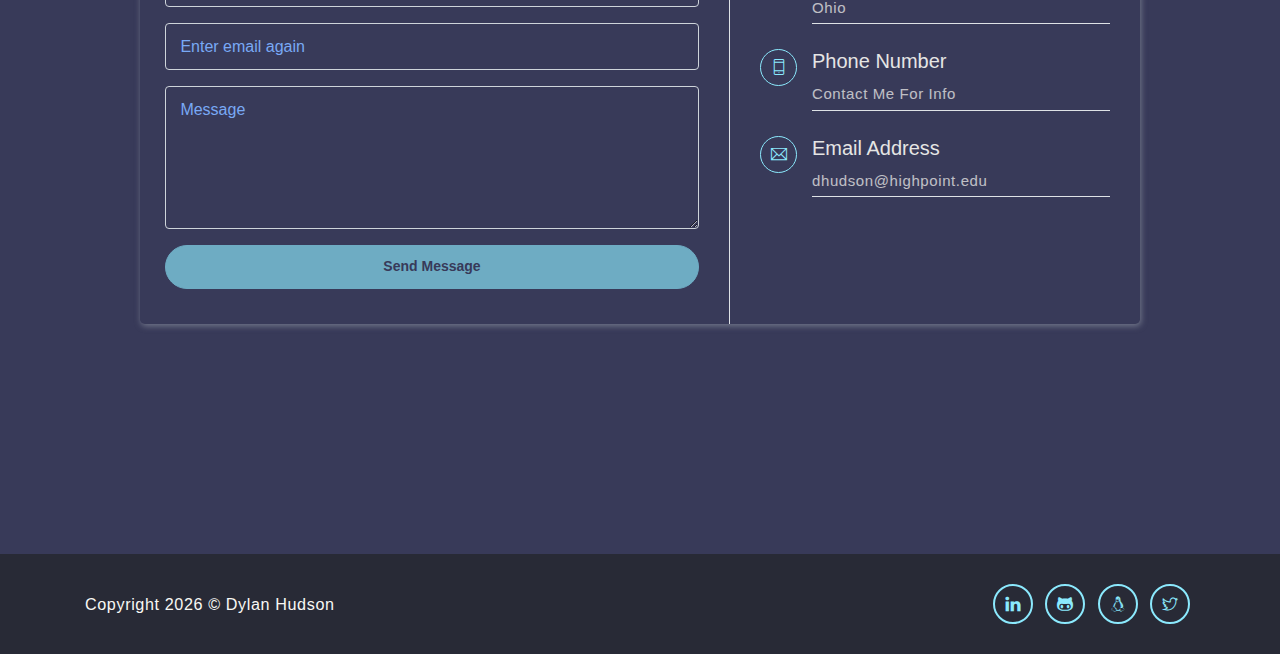
==== commit f5834a0c: "Updated bio photo" ====
--- a/index.html
+++ b/index.html
@@ -106,7 +106,7 @@
       <div class="container mt-5">
          <div class="row text-center text-md-left">
             <div class="col-md-3">
-               <img src="assets/imgs/Dylan.png" alt="" class="img-thumbnail mb-4">
+               <img src="assets/imgs/Dylan_7.jpg" alt="" class="img-thumbnail mb-4">
             </div>
             <div class="pl-md-4 col-md-9">
                <h6 class="title">Dylan Hudson</h6>
